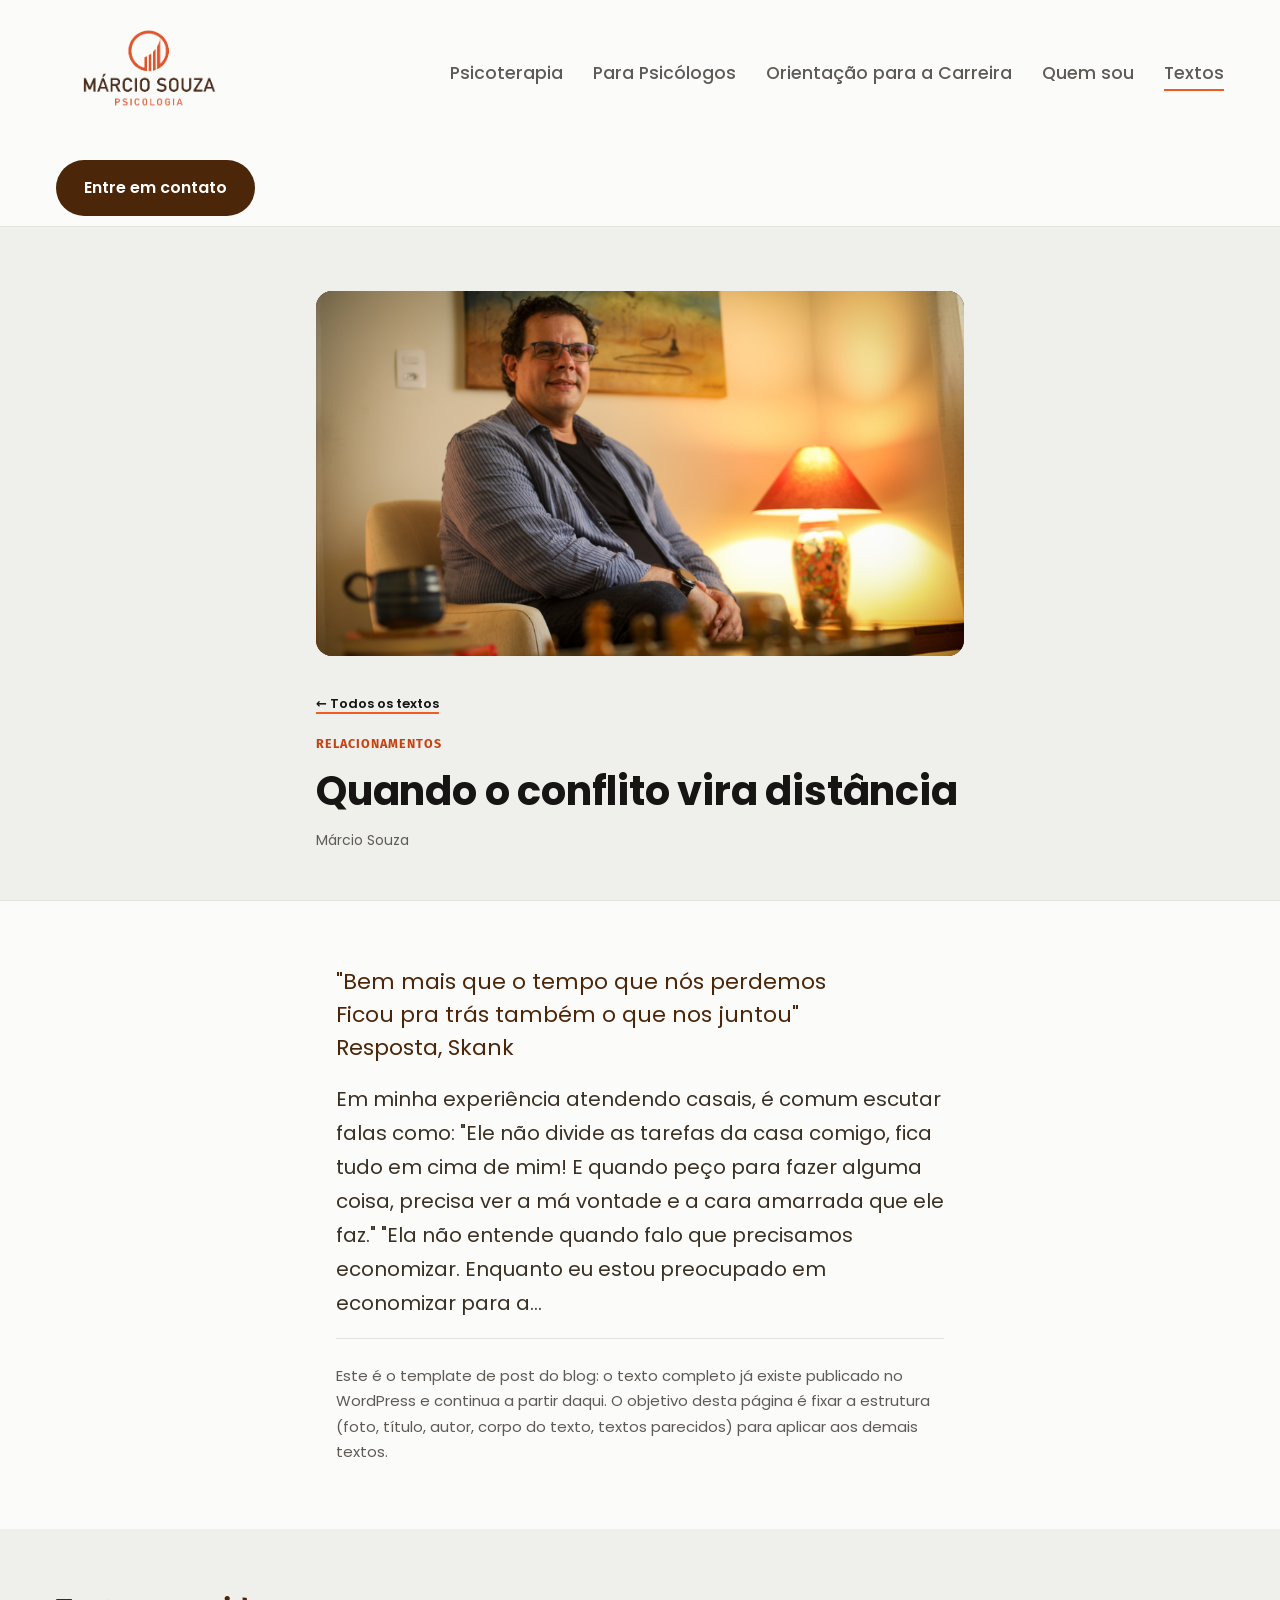
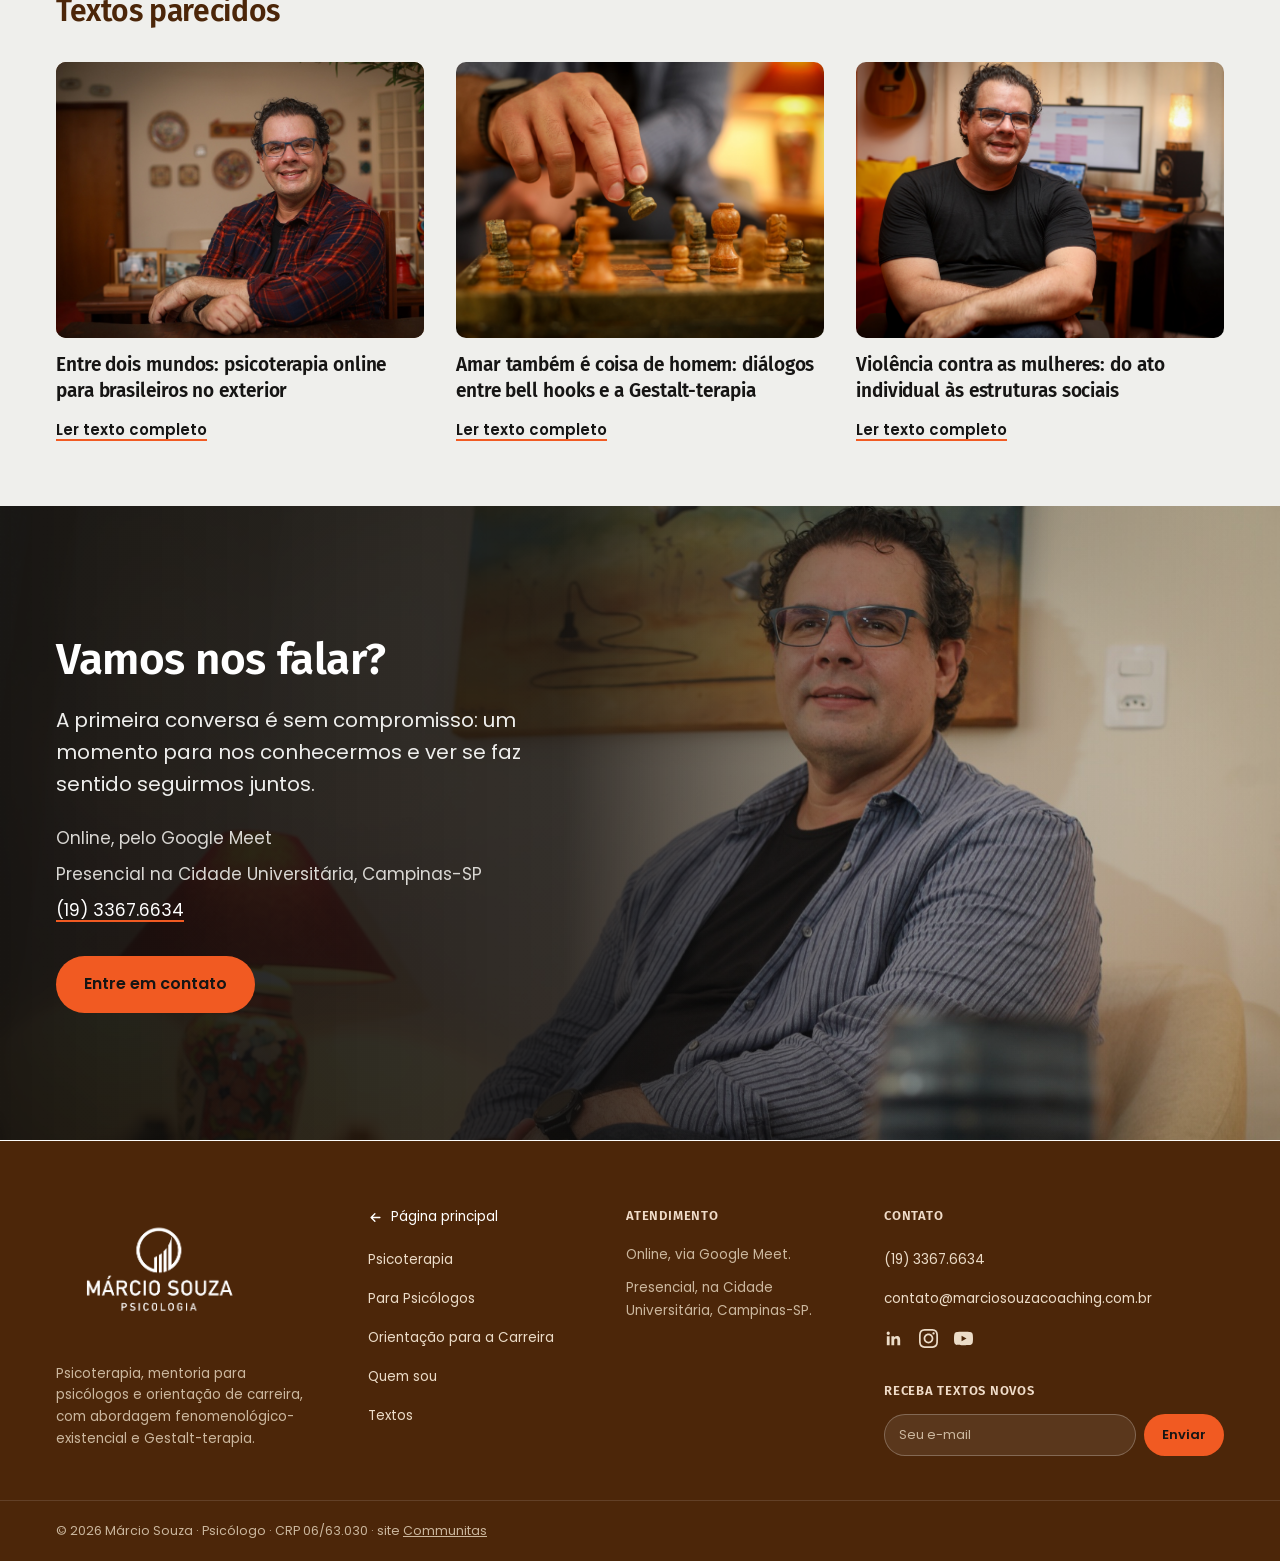
==== blog-post.html @ 3dcb52d9 "Site do Márcio Souza: versão para revisão com o cliente Home e 7 páginas internas, camada visual 202" ====
<!doctype html>
<html lang="pt-BR">
<head>
<meta charset="utf-8">
<meta name="viewport" content="width=device-width, initial-scale=1">
<title>Quando o conflito vira distância | Márcio Souza</title>
<meta name="description" content="Quando o conflito vira distância: reflexão de Márcio Souza sobre a vida de casal e sobre o que a psicoterapia pode oferecer.">
<link rel="stylesheet" href="assets/styles.css?v=23">
</head>
<body>
<a class="pular" href="#conteudo">Pular para o conteúdo</a>

<nav class="nav light">
  <div class="wrap nav-inner">
    <a href="index.html" class="brand">
      <img src="assets/logo-full.png" alt="Márcio Souza Psicologia">
    </a>
    <div class="nav-links">
      <a href="psicoterapia.html">Psicoterapia</a>
      <a href="mentoria-supervisao.html">Para Psicólogos</a>
      <a href="orientacao-carreira.html">Orientação para a Carreira</a>
      <a href="quem-sou.html">Quem sou</a>
      <a href="blog.html" class="ativo" aria-current="page">Textos</a>
    </div>
    <details class="nav-mobile">
        <summary>Menu</summary>
        <div class="nav-mobile-panel">
          <a href="psicoterapia.html">Psicoterapia</a>
          <a href="mentoria-supervisao.html">Para Psicólogos</a>
          <a href="orientacao-carreira.html">Orientação para a Carreira</a>
          <a href="quem-sou.html">Quem sou</a>
          <a href="blog.html">Textos</a>
          <a href="contato.html">Entre em contato</a>
        </div>
      </details>
    <a href="contato.html" class="btn marrom">Entre em contato</a>
  </div>
</nav>
<main id="conteudo">

<header class="page-header">
  <div class="wrap" style="max-width:760px">
    <div class="post-foto"><img src="assets/quem-sou.jpg" alt="" style="object-position:35% 15%"></div>
    <a href="blog.html" class="link laranja" style="font-size:13px">← Todos os textos</a>
    <div class="eyebrow" style="color:var(--laranja);margin-top:18px">Relacionamentos</div>
    <h1 style="font-size:clamp(28px,3.6vw,40px);max-width:24ch">Quando o conflito vira distância</h1>
    <p style="font-size:14px;color:var(--muted);margin-top:14px">Márcio Souza</p>
  </div>
</header>

<article class="corpo">
  <div class="wrap texto" style="max-width:720px">
    <p class="lead" style="color:var(--marrom);font-weight:400">"Bem mais que o tempo que nós perdemos<br>Ficou pra trás também o que nos juntou"<br>Resposta, Skank</p>
    <p>Em minha experiência atendendo casais, é comum escutar falas como: "Ele não divide as tarefas da casa comigo, fica tudo em cima de mim! E quando peço para fazer alguma coisa, precisa ver a má vontade e a cara amarrada que ele faz." "Ela não entende quando falo que precisamos economizar. Enquanto eu estou preocupado em economizar para a...</p>
    <p style="color:var(--muted);font-size:15px;border-top:1px solid var(--linha);padding-top:24px">Este é o template de post do blog: o texto completo já existe publicado no WordPress e continua a partir daqui. O objetivo desta página é fixar a estrutura (foto, título, autor, corpo do texto, textos parecidos) para aplicar aos demais textos.</p>
  </div>
</article>

<section class="post-relacionados">
  <div class="wrap">
    <h2>Textos parecidos</h2>
    <div class="blog-grid" style="grid-template-columns:repeat(auto-fit,minmax(260px,1fr));gap:32px">
      <a href="blog.html" class="blog-card">
        <div class="foto"><img loading="lazy" src="assets/hero.jpg" alt="" style="object-position:70% 35%"></div>
        <h3 style="font-size:19px">Entre dois mundos: psicoterapia online para brasileiros no exterior</h3>
        <span class="link laranja">Ler texto completo</span>
      </a>
      <a href="blog.html" class="blog-card">
        <div class="foto"><img loading="lazy" src="assets/still-life.jpg" alt=""></div>
        <h3 style="font-size:19px">Amar também é coisa de homem: diálogos entre bell hooks e a Gestalt-terapia</h3>
        <span class="link laranja">Ler texto completo</span>
      </a>
      <a href="blog.html" class="blog-card">
        <div class="foto"><img loading="lazy" src="assets/mentoria.jpg" alt=""></div>
        <h3 style="font-size:19px">Violência contra as mulheres: do ato individual às estruturas sociais</h3>
        <span class="link laranja">Ler texto completo</span>
      </a>
    </div>
  </div>
</section>

<section class="contato" id="contato">
  <div class="wrap">
    <h2>Vamos nos falar?</h2>
    <p class="contato-sub">A primeira conversa é sem compromisso: um momento para nos conhecermos e ver se faz sentido seguirmos juntos.</p>
    <ul class="contato-fatos">
      <li>Online, pelo Google Meet</li>
      <li>Presencial na Cidade Universitária, Campinas-SP</li>
      <li><a href="tel:+551933676634">(19) 3367.6634</a></li>
    </ul>
    <a href="contato.html" class="btn">Entre em contato</a>
  </div>
</section>

</main>

<footer>
  <div class="wrap footer-grid">
    <div class="footer-col">
      <a href="index.html" class="brand" style="margin-bottom:14px"><img src="assets/logo-full-white.png" alt="Márcio Souza Psicologia"></a>
      <p>Psicoterapia, mentoria para psicólogos e orientação de carreira, com abordagem fenomenológico-existencial e Gestalt-terapia.</p>
    </div>
    <div class="footer-col">
      <ul>
        <li><a href="index.html" class="voltar"><svg viewBox="0 0 24 24" fill="none" stroke="currentColor" stroke-width="2.2" stroke-linecap="round" stroke-linejoin="round" aria-hidden="true"><path d="M19 12H5M11 6l-6 6 6 6"/></svg>Página principal</a></li>
        <li><a href="psicoterapia.html">Psicoterapia</a></li>
        <li><a href="mentoria-supervisao.html">Para Psicólogos</a></li>
        <li><a href="orientacao-carreira.html">Orientação para a Carreira</a></li>
        <li><a href="quem-sou.html">Quem sou</a></li>
        <li><a href="blog.html">Textos</a></li>
      </ul>
    </div>
    <div class="footer-col">
      <h4>Atendimento</h4>
      <ul>
        <li>Online, via Google Meet.</li>
        <li>Presencial, na Cidade Universitária, Campinas-SP.</li>
      </ul>
    </div>
    <div class="footer-col">
      <h4>Contato</h4>
      <ul>
        <li><a href="tel:+551933676634">(19) 3367.6634</a></li>
        <li><a href="mailto:contato@marciosouzacoaching.com.br">contato@marciosouzacoaching.com.br</a></li>
      </ul>
      <div class="footer-social">
        <a href="https://www.linkedin.com/" aria-label="LinkedIn" target="_blank" rel="noopener"><svg viewBox="0 0 24 24" fill="currentColor"><path d="M20.447 20.452h-3.554v-5.569c0-1.328-.027-3.037-1.852-3.037-1.853 0-2.136 1.445-2.136 2.939v5.667H9.351V9h3.414v1.561h.046c.477-.9 1.637-1.85 3.37-1.85 3.601 0 4.267 2.37 4.267 5.455v6.286zM5.337 7.433a2.062 2.062 0 1 1 0-4.124 2.062 2.062 0 0 1 0 4.124zM7.114 20.452H3.558V9h3.556v11.452z"/></svg></a>
        <a href="https://www.instagram.com/marciosouzacoaching/" aria-label="Instagram" target="_blank" rel="noopener"><svg viewBox="0 0 24 24" fill="currentColor"><path d="M12 2.163c3.204 0 3.584.012 4.85.07 3.252.148 4.771 1.691 4.919 4.919.058 1.265.069 1.645.069 4.849 0 3.205-.012 3.584-.069 4.849-.149 3.225-1.664 4.771-4.919 4.919-1.266.058-1.644.07-4.85.07-3.204 0-3.584-.012-4.849-.07-3.26-.149-4.771-1.699-4.919-4.92-.058-1.265-.07-1.644-.07-4.849 0-3.204.013-3.583.07-4.849.149-3.227 1.664-4.771 4.919-4.919 1.266-.057 1.645-.069 4.849-.069zm0-2.163c-3.259 0-3.667.014-4.947.072-4.358.2-6.78 2.618-6.98 6.98-.059 1.281-.073 1.689-.073 4.948 0 3.259.014 3.668.072 4.948.2 4.358 2.618 6.78 6.98 6.98 1.281.058 1.689.072 4.948.072 3.259 0 3.668-.014 4.948-.072 4.354-.2 6.782-2.618 6.979-6.98.059-1.28.073-1.689.073-4.948 0-3.259-.014-3.667-.072-4.947-.196-4.354-2.617-6.78-6.979-6.98-1.281-.059-1.69-.073-4.949-.073zm0 5.838c-3.403 0-6.162 2.759-6.162 6.162s2.759 6.163 6.162 6.163 6.162-2.759 6.162-6.163c0-3.403-2.759-6.162-6.162-6.162zm0 10.162c-2.209 0-4-1.79-4-4 0-2.209 1.791-4 4-4s4 1.791 4 4c0 2.21-1.791 4-4 4zm6.406-11.845c-.796 0-1.441.645-1.441 1.44s.645 1.44 1.441 1.44c.795 0 1.439-.645 1.439-1.44s-.644-1.44-1.439-1.44z"/></svg></a>
        <a href="https://www.youtube.com/" aria-label="YouTube" target="_blank" rel="noopener"><svg viewBox="0 0 24 24" fill="currentColor"><path d="M23.498 6.186a3.016 3.016 0 0 0-2.122-2.136C19.505 3.545 12 3.545 12 3.545s-7.505 0-9.377.505A3.017 3.017 0 0 0 .502 6.186C0 8.07 0 12 0 12s0 3.93.502 5.814a3.016 3.016 0 0 0 2.122 2.136c1.871.505 9.376.505 9.376.505s7.505 0 9.377-.505a3.015 3.015 0 0 0 2.122-2.136C24 15.93 24 12 24 12s0-3.93-.502-5.814zM9.545 15.568V8.432L15.818 12l-6.273 3.568z"/></svg></a>
      </div>
      <div class="footer-news">
        <h4>Receba textos novos</h4>
        <form class="footer-form" action="https://us7.list-manage.com/subscribe/post?u=84190ef0e45dcddff74565dfb&amp;id=258427ed92" method="post" target="_blank" novalidate>
          <label for="newsletter-email" class="sr-only" style="position:absolute;width:1px;height:1px;overflow:hidden;clip:rect(0,0,0,0)">E-mail</label>
          <input id="newsletter-email" type="email" name="EMAIL" placeholder="Seu e-mail" required>
          <div aria-hidden="true" style="position:absolute;left:-5000px" tabindex="-1"><input type="text" name="b_84190ef0e45dcddff74565dfb_258427ed92" tabindex="-1" value=""></div>
          <button type="submit" name="subscribe">Enviar</button>
        </form>
      </div>
    </div>
  </div>
  <div class="wrap footer-bottom">
    <div>© 2026 Márcio Souza · Psicólogo · CRP 06/63.030 · site <a href="https://www.communitas.com.br/" target="_blank" rel="noopener" style="text-decoration:underline">Communitas</a></div>
  </div>
</footer>

</body>
</html>
---- assets/styles.css ----
/* Márcio Souza — Psicologia · design tokens + componentes */

@import url('https://fonts.googleapis.com/css2?family=Poppins:wght@400;500;600;700;800&family=Fira+Sans:wght@400;500;600;700&display=swap');

:root{
  --marrom:#4C2609;
  --marrom-escuro:#33190a;
  --laranja:#F15A22;
  --laranja-btn:#C7420F;
  --oliva:#707C4C;
  --bege:#F7F1E7;
  --bege-claro:#FFFDFB;
  --grafite:#1C1A17;
  --ink:#241a12;
  --muted:#6b5a46;
  --linha:#e7dcc8;
  --creme-texto:#F7F1E7;
  --font-corpo:'Poppins',system-ui,sans-serif;
  --font-destaque:'Fira Sans',system-ui,sans-serif;
}

*{box-sizing:border-box}
html{scroll-behavior:smooth}
body{
  margin:0;
  font-family:var(--font-corpo);
  font-size:17px;
  line-height:1.65;
  font-weight:400;
  color:var(--ink);
  background:var(--bege-claro);
}
h1,h2,h3,h4{margin:0;letter-spacing:-0.005em}
h1{font-family:var(--font-corpo);font-weight:700}
h2{font-family:var(--font-destaque);font-weight:600;letter-spacing:-0.01em;line-height:1.25}
h3,h4{font-family:var(--font-destaque);font-weight:600}
p{margin:0}
a{color:inherit;text-decoration:none;font-family:var(--font-corpo)}
img{max-width:100%;display:block}
.wrap{max-width:1400px;margin:0 auto;padding-inline:clamp(24px,5vw,56px);box-sizing:border-box}

.eyebrow{font-family:var(--font-destaque);font-size:12.5px;font-weight:700;letter-spacing:0.08em;text-transform:uppercase}

.btn{
  display:inline-flex;align-items:center;gap:8px;
  font-family:var(--font-corpo);font-size:16px;font-weight:600;
  padding:15px 28px;border-radius:999px;
  background:var(--laranja-btn);color:#fff;
  transition:opacity .15s ease;
}
.btn:hover{opacity:.87}
.btn.outline{background:transparent;border:1.5px solid currentColor}
.btn.on-dark{color:var(--grafite)}
.btn.marrom{background:var(--marrom)}

.link{
  font-family:var(--font-corpo);font-weight:600;font-size:15px;
  text-decoration:underline;text-decoration-thickness:1.5px;text-underline-offset:4px;
  transition:opacity .15s ease;
}
.link:hover{opacity:.72}
.link.laranja{color:var(--laranja)}

.hl{font-family:var(--font-destaque);background:var(--marrom);color:var(--creme-texto);padding:1px 10px;box-decoration-break:clone;-webkit-box-decoration-break:clone}
.hl.inv{background:var(--laranja);color:var(--grafite)}

/* ---------- nav ---------- */
.nav{position:relative;z-index:30;width:100%}
.nav-inner{display:flex;align-items:center;justify-content:space-between;gap:20px;flex-wrap:wrap;padding-block:10px}
.brand{display:flex;align-items:center}
.brand img{height:130px;width:182px}
.nav.overlay .brand img{height:144px;width:201px}
.nav-links{display:flex;gap:30px;flex-wrap:wrap}
.nav-links a{font-family:var(--font-corpo);font-size:17.5px;font-weight:500;position:relative;display:inline-block;padding-bottom:4px}
.nav-links a::after{content:"";position:absolute;left:0;bottom:0;width:0;height:2px;background:currentColor;transition:width .25s ease}
.nav-links a:hover::after{width:100%}
.nav.light{background:var(--bege-claro);border-bottom:1px solid var(--linha)}
.nav.light .nav-links a{color:var(--muted)}
.nav.overlay{position:absolute;top:0;left:0;width:100%;background:transparent}
.nav.overlay .nav-links a{color:#fff}

/* ---------- hero (full-bleed photo + texto integrado) ---------- */
.hero{position:relative;min-height:620px;max-height:860px;height:88vh;display:flex;align-items:flex-end;color:#fff;overflow:hidden}
.hero > img{position:absolute;inset:0;width:100%;height:100%;object-fit:cover;z-index:0}
.hero::after{
  content:"";position:absolute;inset:0;z-index:1;
  background:linear-gradient(95deg, rgba(28,26,23,.88) 0%, rgba(28,26,23,.68) 30%, rgba(28,26,23,.22) 56%, rgba(28,26,23,0) 72%),
             linear-gradient(0deg, rgba(28,26,23,.5) 0%, rgba(28,26,23,0) 34%);
}
.hero-content{position:relative;z-index:2;width:100%;padding-block:72px 56px;display:flex;flex-direction:column;align-items:flex-start;gap:22px}
.hero-content h1{font-size:clamp(36px,5vw,58px);line-height:1.1;font-weight:600;max-width:600px}
.hero-content p{font-size:20px;line-height:1.55;max-width:38ch;color:#f0e9dc;font-family:var(--font-destaque)}
.hero-cta{display:flex;gap:18px;flex-wrap:wrap;align-items:center;margin-top:6px}
.hero-credential{font-size:15.5px;color:#cfc3ae;margin-top:4px;font-family:var(--font-destaque)}

/* ---------- presentation block (bem-vindo, 2 colunas) ---------- */
.presentation{padding-block:84px}
.presentation-grid{display:grid;grid-template-columns:minmax(230px,26%) 1fr;gap:72px;align-items:start}
.presentation-kicker{font-size:clamp(28px,2.6vw,36px);line-height:1.3;color:var(--marrom);font-weight:600}
.presentation-texto p{font-size:20px;line-height:1.7;max-width:56ch;color:#3a3024;font-family:var(--font-corpo)}
.presentation-texto p + p{margin-top:16px}
.presentation-label{display:flex;flex-direction:column;gap:14px}
.presentation-label .eyebrow{color:var(--laranja)}
@media (max-width:760px){.presentation-grid{grid-template-columns:1fr;gap:16px}}

/* ---------- services: coluna + grid 2x2 (virginiapires) ---------- */
.servicos{background:var(--grafite);border-top:4px solid var(--laranja)}
.servicos-inner{display:grid;grid-template-columns:minmax(230px,24%) 1fr;min-height:600px;max-width:1400px;margin:0 auto}
.servicos-intro{background:var(--grafite);color:#fff;padding:64px clamp(24px,4vw,56px);display:flex;flex-direction:column;justify-content:center;gap:20px}
.servicos-intro .eyebrow{color:var(--laranja)}
.servicos-intro h2{font-size:clamp(32px,3.6vw,44px);line-height:1.2;font-weight:600}
.servicos-intro p{font-size:16px;line-height:1.65;color:#cfc6b8;max-width:32ch;font-family:var(--font-destaque)}
.servicos-grid{display:grid;grid-template-columns:1fr 1fr;grid-template-rows:1fr 1fr}
.servico-bloco{position:relative;padding:34px;display:flex;flex-direction:column;justify-content:flex-start;gap:12px;min-height:270px;overflow:hidden}
.servico-bloco img{position:absolute;inset:0;width:100%;height:100%;object-fit:cover;z-index:0;transition:transform .6s cubic-bezier(.2,.8,.2,1)}
.servico-bloco:hover img{transform:scale(1.07)}
.servico-bloco .scrim{position:absolute;inset:0;z-index:1;background:linear-gradient(180deg,rgba(28,26,23,.82),rgba(28,26,23,.1) 60%);transition:opacity .35s ease}
.servico-bloco:hover .scrim{opacity:.9}
.servico-bloco::after{content:"";position:absolute;inset:0;z-index:1;background:rgba(255,255,255,0);transition:background .3s ease;pointer-events:none}
.servico-bloco:hover::after{background:rgba(255,255,255,.06)}
.servico-bloco .conteudo{position:relative;z-index:2}
.servico-bloco h3{font-size:29px;font-weight:500;color:#fff;margin-bottom:8px;font-family:var(--font-destaque)}
.servico-bloco p{font-size:20px;line-height:1.5;color:#e9e1d2;max-width:34ch;margin-bottom:22px;font-family:var(--font-corpo);text-wrap:balance}
.servico-bloco.cor-marrom{background:var(--marrom)}
.servico-bloco.cor-laranja{background:var(--laranja)}
.servico-bloco.cor-laranja h3,.servico-bloco.cor-laranja p{color:var(--ink)}
.servico-bloco.cor-laranja .mini-btn{color:var(--ink);border-color:rgba(36,26,18,.5)}
.servico-bloco.cor-branco{background:var(--bege-claro)}
.servico-bloco.cor-branco h3{color:var(--marrom)}
.servico-bloco.cor-branco p{color:var(--muted)}
.servico-bloco.cor-branco .mini-btn{color:var(--marrom);border-color:var(--marrom)}
.servico-bloco.cor-branco:hover .mini-btn{background:var(--marrom);color:#fff;border-color:var(--marrom)}
.servico-bloco.cor-grafite{background:var(--grafite)}
.mini-btn{display:inline-flex;align-self:flex-start;font-family:var(--font-corpo);font-size:15px;font-weight:600;color:#fff;padding:10px 18px;border:1.5px solid rgba(255,255,255,.55);border-radius:999px;transition:background .25s ease,color .25s ease,border-color .25s ease,transform .25s ease}
.servico-bloco:hover .mini-btn{background:#fff;color:var(--ink);border-color:#fff;transform:translateX(3px)}

/* ---------- split foto + texto ---------- */
.split{display:grid;grid-template-columns:1fr 1fr;align-items:stretch}
.split.inverso{direction:rtl}
.split.inverso > *{direction:ltr}
.split-foto{min-height:460px;background:var(--marrom)}
.split-foto img{width:100%;height:100%;object-fit:cover}
.split-texto{padding:64px clamp(24px,4vw,56px) 64px clamp(56px,8vw,120px);display:flex;flex-direction:column;justify-content:center;gap:18px}
.split-texto h2{font-size:clamp(28px,2.6vw,36px)}
.split-texto p{font-size:20px;line-height:1.7;max-width:46ch;color:#3a3024;font-family:var(--font-corpo)}

/* ---------- manifesto ---------- */
.manifesto{background:var(--marrom);color:#fff;padding-block:96px}
.manifesto p{font-family:var(--font-corpo);font-size:clamp(23px,2.8vw,34px);line-height:1.5;font-weight:400;max-width:900px}

/* ---------- dimensões / territórios — blocos coloridos ---------- */
.dimensoes{padding-block:72px}
.dimensoes-head{max-width:62ch;margin-bottom:40px}
.dimensoes-head h2{font-size:clamp(28px,2.6vw,36px);margin-bottom:14px}
.dimensoes-head p{font-size:20px;color:var(--muted);line-height:1.6;font-family:var(--font-corpo)}
.temas-grid{display:grid;grid-template-columns:repeat(3,1fr);gap:1px;background:var(--linha);border:1px solid var(--linha)}
.tema-bloco{padding:30px 26px;min-height:200px;display:flex;flex-direction:column;justify-content:flex-start;gap:10px;color:var(--ink);background:var(--bege-claro);border-top:3px solid var(--laranja);transition:background .2s ease}
.tema-bloco:hover{background:var(--bege)}
.tema-bloco h3{font-size:23px;font-weight:500;font-family:var(--font-destaque);color:var(--marrom)}
.tema-bloco p{font-size:20px;line-height:1.6;color:var(--muted);font-family:var(--font-corpo)}
.temas-grid.compacto .tema-bloco p{font-size:17px;line-height:1.55}
.tema-bloco.cta{cursor:pointer}
.tema-bloco.cta h3{color:var(--laranja);text-decoration:underline;text-decoration-thickness:1.5px;text-underline-offset:4px;transition:opacity .2s ease}
.tema-bloco.cta:hover h3{opacity:.78}

@media (max-width:760px){.temas-grid{grid-template-columns:1fr}}

/* ---------- blog teaser ---------- */
.blog-teaser{background:var(--bege);padding-block:72px}
.blog-teaser-head{display:flex;justify-content:space-between;align-items:baseline;flex-wrap:wrap;gap:14px;margin-bottom:40px}
.blog-teaser-head h2{font-size:clamp(26px,3vw,34px)}
.blog-grid{display:grid;grid-template-columns:repeat(auto-fit,minmax(260px,1fr));gap:28px}
.blog-card{display:flex;flex-direction:column;gap:14px}
.blog-card .foto{aspect-ratio:4/3;border-radius:10px;overflow:hidden;background:var(--marrom)}
.blog-card .foto img{width:100%;height:100%;object-fit:cover}
.blog-card h3{font-size:19px;line-height:1.35;font-weight:600}


/* ---------- contato (fecho escuro) ---------- */
.contato{
  position:relative;
  overflow:hidden;
  color:#fff;padding-block:140px;
}
.contato::before{
  content:"";
  position:absolute;inset:0;z-index:0;
  background:
    linear-gradient(180deg, rgba(76,38,9,.90), rgba(51,25,10,.94)),
    url('central.jpg') 32% 14%/cover no-repeat;
  transform:scaleX(-1);
}
.contato .wrap{position:relative;z-index:1}
.contato h2{font-size:clamp(30px,3.6vw,44px);max-width:16ch;line-height:1.18;margin-bottom:26px}
.contato-info{display:flex;gap:28px;flex-wrap:wrap;font-size:14.5px;color:#cfc6b8;margin-bottom:26px;font-family:var(--font-destaque)}

/* ---------- footer (colunas) ---------- */
footer{background:var(--marrom);color:#ecdcc8}
.footer-grid{display:grid;grid-template-columns:1.3fr 1fr 1fr 1fr;gap:40px;padding-block:56px 36px}
.footer-col h4{font-family:var(--font-destaque);font-weight:600;font-size:13px;color:#f0dcc9;text-transform:uppercase;letter-spacing:0.06em;margin-bottom:18px}
.footer-col p{font-size:13.5px;line-height:1.6;color:#cbb79e;max-width:28ch}
.footer-col .brand img{height:144px;width:202px}
.footer-col ul{list-style:none;margin:0;padding:0;display:flex;flex-direction:column;gap:11px}
.footer-col ul:not(:has(a)) li{font-size:13.5px;color:#cbb79e}
.footer-col ul a{font-size:13.5px;color:#ecdcc8}
.footer-col ul a:hover{color:var(--laranja)}
.footer-newsletter{display:flex;align-items:center;gap:20px;flex-wrap:wrap;padding-block:26px;border-top:1px solid rgba(255,255,255,.12)}
.footer-newsletter h4{font-family:var(--font-destaque);font-weight:600;font-size:13px;color:#f0dcc9;text-transform:uppercase;letter-spacing:0.06em;white-space:nowrap}
.footer-form{display:flex;gap:8px;flex:1;min-width:220px;max-width:420px}
.footer-form input{flex:1;min-width:0;padding:10px 14px;border-radius:999px;border:1px solid rgba(255,255,255,.25);background:rgba(255,255,255,.08);color:#fff;font-family:var(--font-corpo);font-size:13px}
.footer-form input::placeholder{color:#cbb79e}
.footer-form button{flex-shrink:0;padding:10px 18px;border-radius:999px;background:var(--laranja-btn);color:#fff;border:none;font-family:var(--font-corpo);font-weight:600;font-size:13px;cursor:pointer}
.footer-social{display:flex;gap:16px;align-items:center;margin-top:18px}
.footer-social a{color:#ecdcc8;display:flex}
.footer-social svg{width:19px;height:19px}
.footer-social a:hover{color:var(--laranja)}
.footer-bottom{display:flex;justify-content:space-between;align-items:center;flex-wrap:wrap;gap:12px;padding-block:20px;font-size:12.5px;color:#cbb79e;border-top:1px solid rgba(255,255,255,.12)}
@media (max-width:760px){.footer-grid{grid-template-columns:1fr 1fr;gap:32px}}
@media (max-width:480px){.footer-grid{grid-template-columns:1fr}}

/* ---------- page header (páginas internas) ---------- */
.page-header{background:var(--bege);padding-block:64px 48px;border-bottom:1px solid var(--linha)}
.page-header .eyebrow{color:var(--laranja);margin-bottom:14px}
.page-header h1{font-size:clamp(38px,4.6vw,54px);max-width:20ch;line-height:1.12;margin-bottom:16px}
.page-header p{font-size:21px;color:var(--muted);max-width:60ch;line-height:1.6;font-family:var(--font-corpo)}

/* ---------- página de contato ---------- */
.contact-section{padding-block:72px}
.contact-grid{display:grid;grid-template-columns:0.85fr 1.3fr;gap:64px;align-items:start}
.contact-grid.com-foto{grid-template-columns:0.5fr 1fr 1.2fr}
.contact-foto{border-radius:18px;overflow:hidden;min-height:440px;background:var(--marrom)}
.contact-foto{position:relative}
.contact-foto img{position:absolute;inset:0;width:100%;height:100%;object-fit:cover}
@media (max-width:980px){.contact-grid.com-foto{grid-template-columns:1fr}.contact-foto{min-height:280px}}
.contact-info h2{font-size:24px;color:var(--marrom);margin-bottom:14px}
.contact-info p{font-size:16px;color:var(--muted);line-height:1.6;margin-bottom:30px;max-width:40ch}
.contact-info-list{display:flex;flex-direction:column;gap:20px;font-family:var(--font-destaque);list-style:none;margin:0;padding:0}
.contact-info-list .rotulo{display:block;font-size:12.5px;text-transform:uppercase;letter-spacing:.05em;color:var(--laranja);margin-bottom:4px}
.contact-info-list a,.contact-info-list span{font-size:16px;color:var(--ink)}
.contact-info-list a:hover{color:var(--laranja-btn)}
.form-contato{display:grid;grid-template-columns:1fr 1fr;gap:22px}
.form-contato .campo-full{grid-column:1 / -1}
.form-contato label{display:block;font-size:13px;font-weight:600;color:var(--marrom);margin-bottom:8px}
.form-contato label .opcional{font-weight:400;color:var(--muted);text-transform:none}
.form-contato input,.form-contato textarea{width:100%;padding:14px 16px;border-radius:10px;border:1.5px solid var(--linha);background:var(--bege);font-family:var(--font-corpo);font-size:15px;color:var(--ink);box-sizing:border-box;transition:border-color .2s ease,background .2s ease}
.form-contato input:focus,.form-contato textarea:focus{outline:none;border-color:var(--laranja-btn);background:var(--bege-claro)}
.contact-card{border-radius:18px;padding:36px}
.contact-info.contact-card{background:var(--marrom);color:#fff}
.contact-info.contact-card h2{color:#fff}
.contact-info.contact-card p{color:#e9ddcf}
.contact-info.contact-card .rotulo{color:var(--laranja)}
.contact-info.contact-card a,.contact-info.contact-card span{color:#fff}
.contact-info.contact-card a:hover{color:var(--laranja)}
.contact-social-icons{display:flex;gap:14px;margin-top:4px}
.contact-social-icons a{color:#fff;display:flex;transition:color .2s ease}
.contact-social-icons a:hover{color:var(--laranja)}
.contact-social-icons svg{width:22px;height:22px}
.form-contato.contact-card{background:var(--bege-claro);border:1px solid var(--linha)}
.form-contato textarea{min-height:150px;resize:vertical}
.form-contato .btn{justify-self:start;margin-top:4px;border:none;cursor:pointer;font-size:16px}
@media (max-width:760px){.contact-grid{grid-template-columns:1fr}.form-contato{grid-template-columns:1fr}}

.video-embed{aspect-ratio:16/9;max-width:840px;margin:0 auto;border-radius:14px;overflow:hidden;background:var(--marrom)}
.video-embed iframe{width:100%;height:100%;border:0;display:block}

.pull-quote{max-width:720px;margin:0 auto;padding-block:56px}
.pull-quote p{font-family:var(--font-corpo);font-size:clamp(21px,2.4vw,28px);line-height:1.5;font-weight:600;color:var(--marrom)}

.faq{border-top:1px solid var(--linha)}
.faq-item{border-bottom:1px solid var(--linha)}
.faq-item summary{
  list-style:none;cursor:pointer;padding-block:22px;
  display:flex;align-items:center;justify-content:space-between;gap:20px;
}
.faq-item summary::-webkit-details-marker{display:none}
.faq-item summary h3{font-size:17px;font-weight:600;color:var(--ink)}
.faq-item .faq-icon{flex-shrink:0;width:26px;height:26px;border-radius:999px;border:1.5px solid var(--marrom);color:var(--marrom);display:flex;align-items:center;justify-content:center;font-family:var(--font-corpo);font-size:16px;transition:transform .2s ease}
.faq-item[open] .faq-icon{transform:rotate(45deg);background:var(--marrom);color:#fff}
.faq-item p{font-size:15.5px;color:var(--muted);line-height:1.6;max-width:68ch;font-family:var(--font-destaque);padding-bottom:24px}

/* ---------- bloco central ---------- */
.central-bloco{background:var(--bege);padding-block:80px}
.central-bloco .miolo{max-width:620px;margin:0 auto;text-align:center;display:flex;flex-direction:column;align-items:center;gap:22px}
.central-bloco .foto-redonda{width:148px;height:148px;border-radius:50%;overflow:hidden;border:3px solid var(--bege-claro);box-shadow:0 0 0 1px var(--linha)}
.central-bloco .foto-redonda img{width:100%;height:100%;object-fit:cover}
.central-bloco p.frase{font-family:var(--font-corpo);font-weight:600;font-size:clamp(20px,2.4vw,27px);line-height:1.5;color:var(--marrom)}
.central-bloco .assinatura{font-family:var(--font-destaque);font-size:14px;color:var(--muted)}

.corpo{padding-block:64px}
.corpo .texto{max-width:68ch;display:flex;flex-direction:column;gap:18px;font-size:20px;line-height:1.7;color:#3a3024;font-family:var(--font-corpo)}
.corpo .texto h2{color:var(--marrom)}
.corpo .texto .lead{font-family:var(--font-corpo);font-weight:700;color:var(--marrom);font-size:22px;line-height:1.5}

/* ---------- intro em 2 colunas (foto + texto) ---------- */
.intro-grid{display:grid;grid-template-columns:0.95fr 1.3fr;gap:104px;align-items:stretch}
.intro-foto{border-radius:16px;overflow:hidden;background:var(--marrom);min-height:420px}
.intro-foto img{width:100%;height:100%;object-fit:cover}
.intro-grid .texto{max-width:none}
@media (max-width:860px){.intro-grid{grid-template-columns:1fr;gap:28px}.intro-foto{min-height:320px}}

/* ---------- bloco de vídeo com fundo + frase junto ---------- */
.video-bloco{background:var(--bege);border-radius:20px;padding:clamp(28px,4vw,48px);display:flex;flex-direction:column;align-items:center;gap:26px}
.video-bloco .video-embed{max-width:620px;width:100%}
.video-bloco .video-frase{font-family:var(--font-corpo);font-weight:600;font-size:clamp(19px,2.1vw,24px);line-height:1.5;color:var(--marrom);max-width:640px;text-align:center}
/* ---------- FAQ em 2 colunas, sem sanfona ---------- */
.faq-grid{display:grid;grid-template-columns:1fr 2fr;gap:48px;align-items:start}
.faq-head h2{font-size:clamp(28px,2.6vw,36px);color:var(--marrom)}
.faq-list{display:flex;flex-direction:column;gap:32px}
.faq-entry{padding-bottom:28px;border-bottom:1px solid var(--linha)}
.faq-entry:last-child{border-bottom:none;padding-bottom:0}
.faq-entry h3{font-size:21px;font-weight:600;color:var(--ink);margin-bottom:10px}
.faq-entry p{font-size:20px;line-height:1.7;color:var(--muted);font-family:var(--font-destaque)}
@media (max-width:760px){.faq-grid{grid-template-columns:1fr}}

.intro-grid.inverso{grid-template-columns:1.3fr 0.95fr}

.page-header.dark{background:var(--marrom);color:#fff}
.page-header.dark h1{color:#fff}
.page-header.dark p{color:#e9ddcf}

.subnav{display:flex;gap:12px;flex-wrap:wrap;padding-block:28px 0}
.subnav-link{font-family:var(--font-corpo);font-weight:600;font-size:14px;padding:10px 20px;border-radius:999px;border:1.5px solid var(--marrom);color:var(--marrom);transition:background .2s ease,color .2s ease}
.subnav-link:hover{background:var(--marrom);color:#fff}

.video-lado{background:var(--bege);border-radius:20px;padding:clamp(28px,4vw,40px);display:grid;grid-template-columns:1fr 200px;gap:32px;align-items:center}
.video-lado .video-embed{max-width:none;width:100%;margin:0}
.video-lado .video-frase{font-family:var(--font-corpo);font-weight:600;font-size:clamp(17px,1.8vw,21px);line-height:1.5;color:var(--marrom)}
@media (max-width:900px){.video-lado{grid-template-columns:1fr}}

/* ---------- texto em 2 colunas simples ---------- */
.texto-2col{display:grid;grid-template-columns:1fr 1fr;gap:20px 48px}
.texto-2col > div{display:flex;flex-direction:column;gap:18px;font-size:20px;line-height:1.7;color:#3a3024;font-family:var(--font-corpo)}
.texto-2col .lead{font-family:var(--font-corpo);font-weight:700;color:var(--marrom);font-size:22px;line-height:1.5}
@media (max-width:760px){.texto-2col{grid-template-columns:1fr}}

/* ---------- valores: sequência numerada, sem fundo colorido ---------- */
.valores-grid{display:grid;grid-template-columns:1fr 1fr;gap:40px 56px}
.valor-entry{padding-bottom:30px;border-bottom:1px solid var(--linha)}
.valor-num{display:block;font-family:var(--font-destaque);font-size:14px;font-weight:700;color:var(--laranja);letter-spacing:.08em;margin-bottom:10px}
.valor-entry h3{font-size:23px;color:var(--marrom);margin-bottom:10px;font-family:var(--font-destaque);font-weight:600}
.valor-entry p{font-size:20px;line-height:1.7;color:#3a3024;font-family:var(--font-corpo)}
@media (max-width:760px){.valores-grid{grid-template-columns:1fr}}

/* ---------- currículo em 2 colunas ---------- */
.curriculo-grid{display:grid;grid-template-columns:1fr 1fr;gap:32px 48px}
.curriculo-grid h3{font-size:16px;font-family:var(--font-corpo);font-weight:600;color:var(--laranja);margin-bottom:6px;text-transform:uppercase;letter-spacing:.04em}
.curriculo-grid p{font-size:20px;line-height:1.65;color:#3a3024;font-family:var(--font-corpo)}
@media (max-width:760px){.curriculo-grid{grid-template-columns:1fr}}

/* ---------- post do blog: foto + título, depois textos parecidos ---------- */
.post-foto{max-width:800px;margin:0 auto 32px;border-radius:16px;overflow:hidden;aspect-ratio:16/9;background:var(--marrom)}
.post-foto img{width:100%;height:100%;object-fit:cover}
.post-relacionados{background:var(--bege);padding-block:64px}
.post-relacionados h2{font-size:clamp(24px,2.6vw,30px);color:var(--marrom);margin-bottom:32px}

@media (max-width:860px){
  .servicos-inner{grid-template-columns:1fr}
  .servicos-grid{grid-template-columns:1fr 1fr}
  .split{grid-template-columns:1fr}
  .split-foto{min-height:320px}
  .split.inverso{direction:ltr}
  .split.inverso .split-foto{order:-1}
}
@media (max-width:900px){
  .nav-links{display:none}
}
@media (max-width:560px){
  .servicos-grid{grid-template-columns:1fr}
  .hero{min-height:520px;height:72vh}
}
@media (max-width:480px){
  .nav.overlay .brand img{height:84px;width:120px}
}

/* ===== Camada 2026: base branca neutra, marrom e laranja da marca em planos grandes, recursos dos posts (tarja, aspas). */

:root{
  --bege-claro:#FBFBFA;
  --bege:#EFEFEC;
  --linha:#E2E2DE;
  --ink:#161514;
  --muted:#5E5B57;
  --grafite:#141312;
}

::selection{background:var(--laranja);color:var(--ink)}
:focus-visible{outline:2px solid var(--laranja);outline-offset:3px}

.btn{background:var(--laranja);color:var(--ink)}
.btn:hover{opacity:1;background:#ff6a33}
.hero-cta .btn.outline{color:#fff}
.btn.outline:hover,.hero-cta .btn.outline:hover{background:#fff;color:var(--ink);border-color:#fff}
.btn.marrom{background:var(--marrom);color:#fff}
.btn.marrom:hover{background:var(--marrom-escuro)}
.nav.overlay .btn.marrom{background:transparent;border:1.5px solid rgba(255,255,255,.6)}
.nav.overlay .btn.marrom:hover{background:#fff;color:var(--ink);border-color:#fff}

.link.laranja{color:var(--ink);text-decoration-color:var(--laranja);text-decoration-thickness:2px}

/* ---------- menu mobile ---------- */
.nav-mobile{display:none;position:relative}
.nav-mobile summary{list-style:none;cursor:pointer;font-family:var(--font-corpo);font-weight:600;font-size:15px;color:#fff;padding:10px 18px;border:1.5px solid rgba(255,255,255,.6);border-radius:999px}
.nav-mobile summary::-webkit-details-marker{display:none}
.nav-mobile[open] summary{background:#fff;color:var(--ink);border-color:#fff}
.nav-mobile-panel{position:absolute;right:0;top:calc(100% + 10px);z-index:40;min-width:260px;background:var(--marrom);border-radius:16px;padding:10px;display:flex;flex-direction:column;box-shadow:0 18px 40px rgba(20,10,4,.35)}
.nav-mobile-panel a{color:#fff;font-size:17px;font-weight:500;padding:13px 14px;border-radius:10px}
.nav-mobile-panel a:hover{background:rgba(255,255,255,.08)}
.nav-mobile-panel a:last-child{color:var(--laranja)}
@media (max-width:1260px){.nav-links{display:none}.nav-mobile{display:block}}
@media (max-width:560px){
  .nav .btn.marrom{display:none}
  .hero{height:auto;max-height:none;min-height:100svh}
  .hero-content{padding-top:150px;padding-bottom:48px}
  .hero-content h1{font-size:34px}
}

/* ---------- hero ---------- */
.hero::after{
  background:linear-gradient(95deg, rgba(12,12,12,.86) 0%, rgba(12,12,12,.62) 30%, rgba(12,12,12,.18) 56%, rgba(12,12,12,0) 72%),
             linear-gradient(0deg, rgba(12,12,12,.5) 0%, rgba(12,12,12,0) 34%);
}
.hero-content p{color:#eeeeec}
.hero-credential{color:#bdbbb7}

/* ---------- espaço de escuta ---------- */
.presentation{background:#fff}
.presentation-kicker{color:var(--ink)}
.presentation-texto p,.split-texto p{color:#2b2a28}

/* ---------- serviços: plano marrom, quatro colunas de mesmo peso, psicoterapia com destaque leve ---------- */
.servicos{background:var(--marrom)}
.servicos-inner{grid-template-columns:1fr;min-height:0;gap:72px;padding:112px clamp(24px,5vw,56px)}
.servicos-intro{background:none;padding:0;display:grid;grid-template-columns:1.15fr 1fr;gap:32px 88px;align-items:end}
.servicos-intro h2{font-size:clamp(40px,5vw,72px);line-height:1.04;letter-spacing:-0.02em;max-width:12ch;text-wrap:balance;margin:0}
.servicos-intro p{font-size:20px;line-height:1.6;color:#e8d9c8;max-width:46ch;font-family:var(--font-corpo);margin:0}
.servicos-grid{grid-template-columns:repeat(4,1fr);grid-template-rows:none;gap:0 40px}
.servico-bloco{min-height:0;padding:30px 0 0;border-top:1px solid rgba(255,255,255,.28);border-radius:0;overflow:visible;gap:0}
.servico-bloco::after{display:none}
.servico-bloco .conteudo{display:flex;flex-direction:column;height:100%}
.servico-bloco h3{font-size:clamp(24px,2vw,28px);font-weight:600;line-height:1.2;margin-bottom:14px;text-wrap:balance;transition:color .2s ease}
.servico-bloco p{font-size:18px;line-height:1.6;color:#e8d9c8;max-width:30ch;margin-bottom:28px}
.servico-bloco .mini-btn{margin-top:auto;padding:0;border:0;border-radius:0;color:#fff;text-decoration:underline;text-decoration-color:var(--laranja);text-decoration-thickness:2px;text-underline-offset:6px}
.servico-bloco:hover h3{color:var(--laranja)}
.servico-bloco:hover .mini-btn{background:none;color:var(--laranja);transform:none}
.servico-bloco.destaque{border-top:3px solid var(--laranja);padding-top:28px}
.servico-bloco.destaque .mini-btn{padding:11px 20px;border-radius:999px;background:var(--laranja);color:var(--ink);text-decoration:none}
.servico-bloco.destaque:hover .mini-btn{background:#ff6a33;color:var(--ink)}
@media (max-width:1100px){.servicos-grid{grid-template-columns:repeat(2,1fr);gap:56px 40px}}
@media (max-width:860px){
  .servicos-inner{padding-block:72px;gap:48px}
  .servicos-intro{grid-template-columns:1fr}
}
@media (max-width:560px){.servicos-grid{grid-template-columns:1fr;gap:44px}}

/* ---------- manifesto ---------- */
.manifesto{background:var(--laranja);color:var(--ink);padding-block:120px}
.manifesto p{font-size:clamp(26px,3.1vw,44px);line-height:1.3;max-width:1100px;text-wrap:balance}
.manifesto .hl.inv{background:var(--ink);color:#fff}

/* ---------- quem sou: modelo de frase dos posts ---------- */
.split{background:#fff}
.split.inverso .split-texto{padding:80px clamp(56px,7vw,112px) 80px max(clamp(24px,5vw,56px), calc(50vw - 700px + clamp(24px,5vw,56px)))}
.split:not(.inverso) .split-texto{padding:80px max(clamp(24px,5vw,56px), calc(50vw - 700px + clamp(24px,5vw,56px))) 80px clamp(56px,7vw,112px)}
.split-texto .frase{font-size:clamp(22px,2.2vw,28px);line-height:1.5;font-weight:500;color:var(--ink);max-width:24ch}
.split-texto .frase::before{content:"\201C";display:block;font-family:var(--font-destaque);font-weight:700;font-size:120px;line-height:.75;color:var(--laranja);margin-bottom:4px}
.split-texto .frase .hl{line-height:1.7}
@media (max-width:860px){.split .split-texto,.split.inverso .split-texto,.split:not(.inverso) .split-texto{padding:48px clamp(24px,5vw,56px)}}

/* ---------- territórios: título em duas colunas, grade 3x2 sem caixas ---------- */
.dimensoes{background:var(--bege);padding-block:112px}
.dimensoes-head{display:grid;grid-template-columns:1.15fr 1fr;gap:24px 88px;align-items:end;max-width:none;margin:0 0 72px}
.dimensoes-head h2{font-size:clamp(34px,3.8vw,54px);line-height:1.08;letter-spacing:-0.015em;color:var(--ink);margin:0;max-width:22ch;text-wrap:balance}
.dimensoes-head p{max-width:46ch;margin:0}
.temas-grid{grid-template-columns:repeat(3,1fr);gap:64px 48px;background:none;border:0}
.tema-bloco{position:relative;padding:30px 0 0;min-height:0;gap:10px;background:none;border-top:1px solid rgba(22,21,20,.16)}
.tema-bloco::before{content:"";position:absolute;left:0;top:-2px;width:48px;height:3px;background:var(--laranja)}
.tema-bloco:hover{background:none}
.tema-bloco h3{font-size:clamp(23px,1.9vw,27px);font-weight:600;color:var(--ink);letter-spacing:-0.01em}
.tema-bloco p{font-size:18px;line-height:1.6;max-width:34ch}
.tema-bloco.cta h3{color:var(--ink);text-decoration-color:var(--laranja);text-decoration-thickness:2px;text-underline-offset:6px}
.tema-bloco.cta:hover h3{opacity:1;color:var(--marrom)}
@media (max-width:980px){.temas-grid{grid-template-columns:repeat(2,1fr);gap:48px 40px}}
@media (max-width:860px){
  .dimensoes{padding-block:72px}
  .dimensoes-head{grid-template-columns:1fr;margin-bottom:48px}
}
@media (max-width:560px){.temas-grid{grid-template-columns:1fr;gap:40px}}

/* ---------- textos ---------- */
.blog-teaser{background:#fff}

/* ---------- fecho: foto aparece, fatos de atendimento ---------- */
.contato{padding-block:128px}
.contato::before{
  background:
    linear-gradient(90deg, rgba(12,12,12,.08) 0%, rgba(12,12,12,.3) 30%, rgba(12,12,12,.82) 56%, rgba(12,12,12,.92) 100%),
    url('central.jpg') 32% 14%/cover no-repeat;
}
.contato h2{margin-bottom:18px}
.contato-sub{font-size:20px;line-height:1.6;color:#eeeeec;max-width:44ch;margin-bottom:24px}
.contato-fatos{list-style:none;margin:0 0 32px;padding:0;display:flex;flex-direction:column;gap:8px;font-size:17px;color:#d9d7d3}
.contato-fatos a{color:#fff;text-decoration:underline;text-decoration-color:var(--laranja);text-decoration-thickness:2px;text-underline-offset:4px}
@media (max-width:760px){
  .contato{padding-block:88px}
  .contato::before{background:linear-gradient(0deg, rgba(12,12,12,.9), rgba(12,12,12,.7)), url('central.jpg') 32% 14%/cover no-repeat}
}

/* ---------- rodapé: newsletter sob as redes ---------- */
.footer-grid{grid-template-columns:1.25fr 1fr 1fr 1.2fr;padding-block:64px 44px}
.footer-news{margin-top:32px}
.footer-news h4{margin-bottom:12px}
.footer-news .footer-form{max-width:340px;min-width:0}
.footer-form button{background:var(--laranja);color:var(--ink)}
.footer-form button:hover{background:#ff6a33}
.footer-col ul a{overflow-wrap:anywhere}
@media (max-width:980px){.footer-grid{grid-template-columns:1fr 1fr;gap:40px}}
@media (max-width:560px){.footer-grid{grid-template-columns:1fr}}
@media (max-width:760px){.footer-news .footer-form{max-width:none}}

/* menu mobile e item ativo nas páginas de fundo claro */
.nav.light .nav-mobile summary{color:var(--ink);border-color:rgba(22,21,20,.35)}
.nav.light .nav-mobile[open] summary{background:var(--ink);color:#fff;border-color:var(--ink)}
.nav-links a.ativo{color:var(--ink)}
.nav-links a.ativo::after{width:100%;background:var(--laranja)}
.contact-grid > *{min-width:0}
.contact-info a,.contact-info p{overflow-wrap:break-word}
.page-header h1.uma-linha{max-width:none}
@media (min-width:861px){.page-header h1.uma-linha{white-space:nowrap}}

/* correções da revisão final */
@media (max-width:860px){.intro-grid.inverso{grid-template-columns:1fr}}
.pular{position:absolute;left:16px;top:-80px;z-index:100;background:var(--ink);color:#fff;padding:12px 18px;border-radius:8px;font-weight:600;font-size:15px}
.pular:focus{top:16px}

/* ajustes pós-revisão: texto laranja legível, campos visíveis, voltar ao início */
:root{--laranja-texto:#C7420F;--laranja-claro:#FF8A5C}
.eyebrow,.valor-num,.curriculo-grid h3,.contact-info-list .rotulo{color:var(--laranja-texto) !important}
.page-header.dark .eyebrow,.servicos .eyebrow,.contact-info.contact-card .rotulo{color:var(--laranja-claro) !important}
.form-contato input,.form-contato textarea{border-color:#8a8579}
.footer-col ul a.voltar{display:inline-flex;align-items:center;gap:8px;color:#fff}
.footer-col ul a.voltar svg{width:15px;height:15px;flex-shrink:0;transition:transform .2s ease}
.footer-col ul a.voltar:hover svg{transform:translateX(-3px)}
a.brand{display:flex}
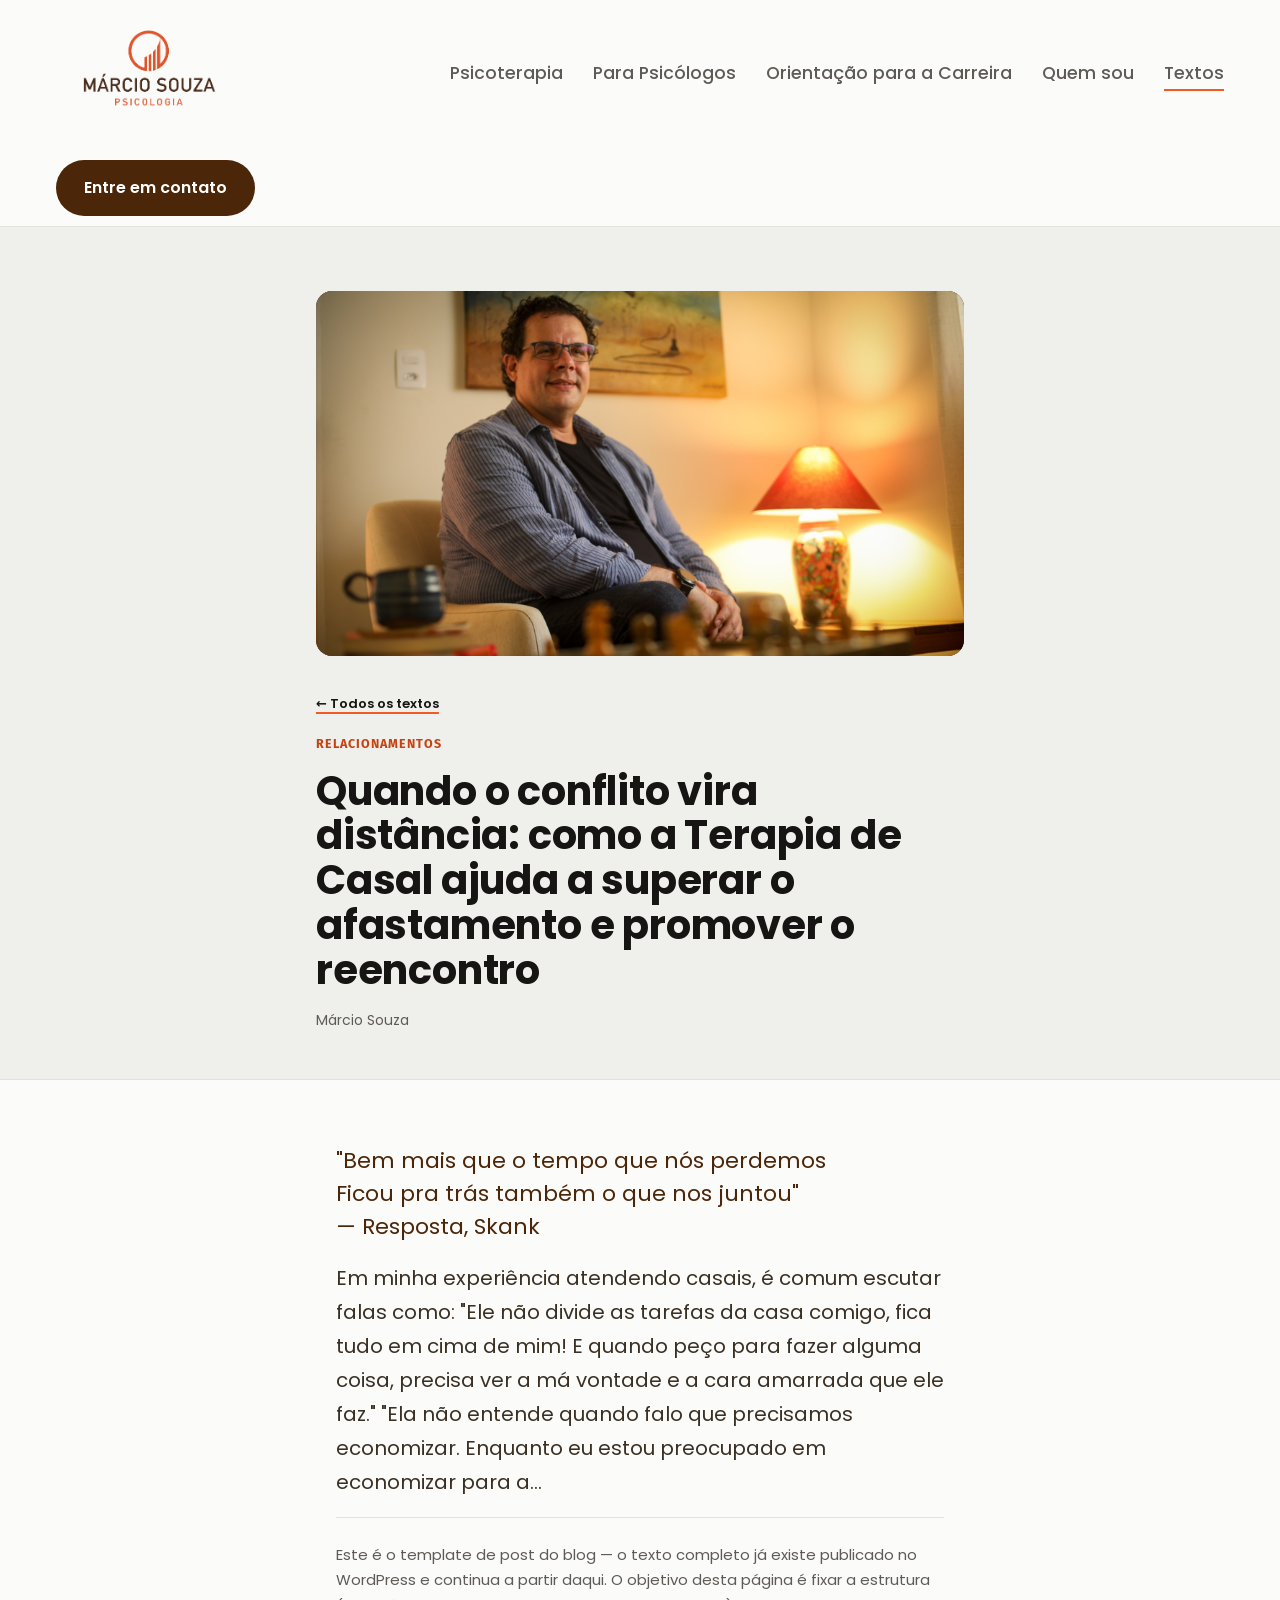
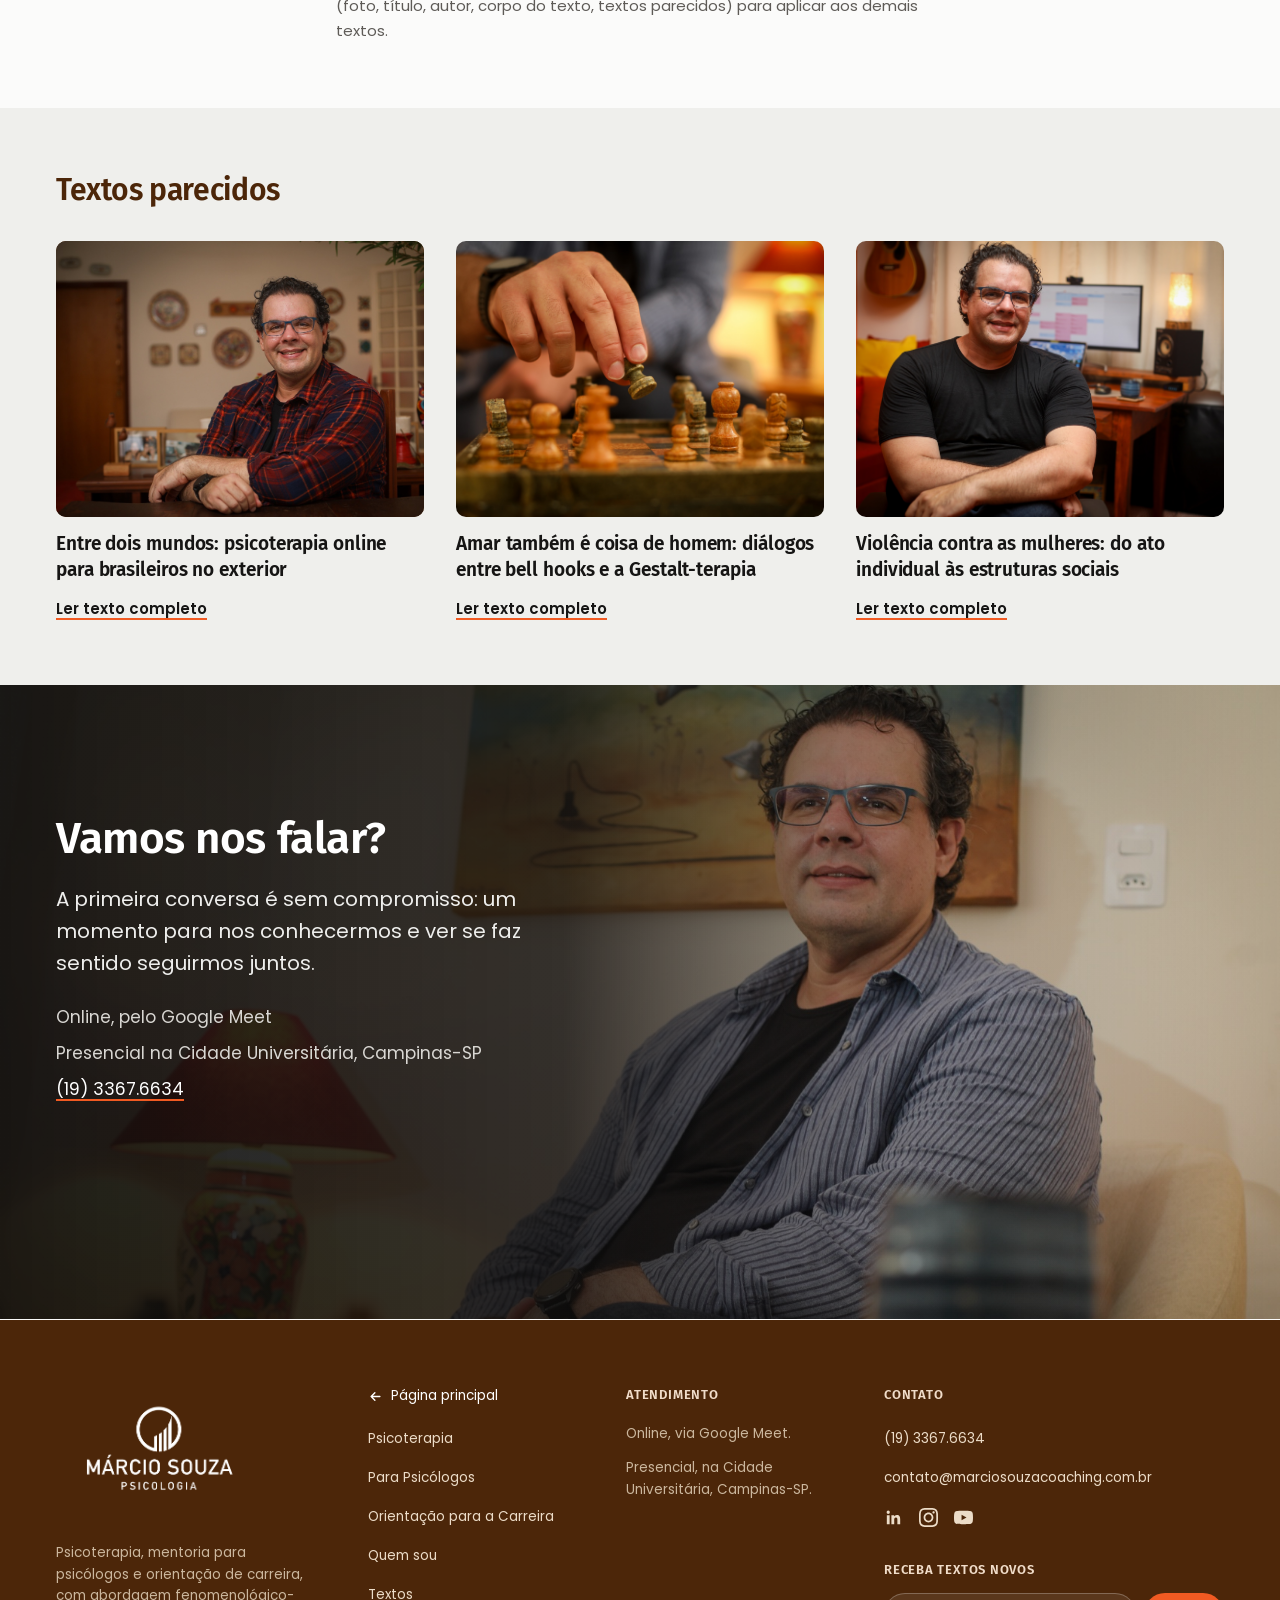
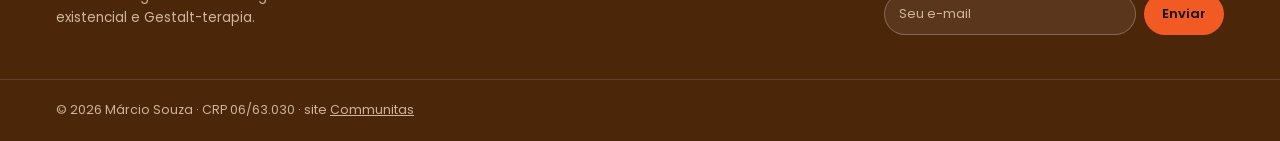
==== commit 8f7520ad: "Textos de volta ao original e movimento sutil Reverte as alterações de texto (travessões, título do " ====
--- a/blog-post.html
+++ b/blog-post.html
@@ -3,9 +3,9 @@
 <head>
 <meta charset="utf-8">
 <meta name="viewport" content="width=device-width, initial-scale=1">
-<title>Quando o conflito vira distância | Márcio Souza</title>
+<title>Quando o conflito vira distância — Márcio Souza</title>
 <meta name="description" content="Quando o conflito vira distância: reflexão de Márcio Souza sobre a vida de casal e sobre o que a psicoterapia pode oferecer.">
-<link rel="stylesheet" href="assets/styles.css?v=23">
+<link rel="stylesheet" href="assets/styles.css?v=25">
 </head>
 <body>
 <a class="pular" href="#conteudo">Pular para o conteúdo</a>
@@ -43,16 +43,16 @@
     <div class="post-foto"><img src="assets/quem-sou.jpg" alt="" style="object-position:35% 15%"></div>
     <a href="blog.html" class="link laranja" style="font-size:13px">← Todos os textos</a>
     <div class="eyebrow" style="color:var(--laranja);margin-top:18px">Relacionamentos</div>
-    <h1 style="font-size:clamp(28px,3.6vw,40px);max-width:24ch">Quando o conflito vira distância</h1>
+    <h1 style="font-size:clamp(28px,3.6vw,40px);max-width:24ch">Quando o conflito vira distância: como a Terapia de Casal ajuda a superar o afastamento e promover o reencontro</h1>
     <p style="font-size:14px;color:var(--muted);margin-top:14px">Márcio Souza</p>
   </div>
 </header>
 
 <article class="corpo">
   <div class="wrap texto" style="max-width:720px">
-    <p class="lead" style="color:var(--marrom);font-weight:400">"Bem mais que o tempo que nós perdemos<br>Ficou pra trás também o que nos juntou"<br>Resposta, Skank</p>
+    <p class="lead" style="color:var(--marrom);font-weight:400">"Bem mais que o tempo que nós perdemos<br>Ficou pra trás também o que nos juntou"<br>— Resposta, Skank</p>
     <p>Em minha experiência atendendo casais, é comum escutar falas como: "Ele não divide as tarefas da casa comigo, fica tudo em cima de mim! E quando peço para fazer alguma coisa, precisa ver a má vontade e a cara amarrada que ele faz." "Ela não entende quando falo que precisamos economizar. Enquanto eu estou preocupado em economizar para a...</p>
-    <p style="color:var(--muted);font-size:15px;border-top:1px solid var(--linha);padding-top:24px">Este é o template de post do blog: o texto completo já existe publicado no WordPress e continua a partir daqui. O objetivo desta página é fixar a estrutura (foto, título, autor, corpo do texto, textos parecidos) para aplicar aos demais textos.</p>
+    <p style="color:var(--muted);font-size:15px;border-top:1px solid var(--linha);padding-top:24px">Este é o template de post do blog — o texto completo já existe publicado no WordPress e continua a partir daqui. O objetivo desta página é fixar a estrutura (foto, título, autor, corpo do texto, textos parecidos) para aplicar aos demais textos.</p>
   </div>
 </article>
 
@@ -140,9 +140,10 @@
     </div>
   </div>
   <div class="wrap footer-bottom">
-    <div>© 2026 Márcio Souza · Psicólogo · CRP 06/63.030 · site <a href="https://www.communitas.com.br/" target="_blank" rel="noopener" style="text-decoration:underline">Communitas</a></div>
+    <div>© 2026 Márcio Souza · CRP 06/63.030 · site <a href="https://www.communitas.com.br/" target="_blank" rel="noopener" style="text-decoration:underline">Communitas</a></div>
   </div>
 </footer>
 
+<script src="assets/site.js"></script>
 </body>
 </html>
--- a/assets/styles.css
+++ b/assets/styles.css
@@ -541,3 +541,63 @@
 .footer-col ul a.voltar svg{width:15px;height:15px;flex-shrink:0;transition:transform .2s ease}
 .footer-col ul a.voltar:hover svg{transform:translateX(-3px)}
 a.brand{display:flex}
+
+/* ===== Movimento sutil: entrada ao rolar, tarja que se desenha, respostas ao toque e ao mouse ===== */
+:root{--ease-out:cubic-bezier(0.23,1,0.32,1);--ease-in-out:cubic-bezier(0.77,0,0.175,1)}
+
+/* entrada no carregamento (hero e cabeçalhos de página) */
+@keyframes sobe{from{opacity:0;transform:translateY(12px)}to{opacity:1;transform:none}}
+@keyframes assenta{from{transform:scale(1.05)}to{transform:none}}
+.hero-content > *,.page-header .wrap > *{animation:sobe .7s var(--ease-out) both}
+.hero-content > :nth-child(2),.page-header .wrap > :nth-child(2){animation-delay:.08s}
+.hero-content > :nth-child(3),.page-header .wrap > :nth-child(3){animation-delay:.16s}
+.hero-content > :nth-child(4),.page-header .wrap > :nth-child(4){animation-delay:.24s}
+.hero > img{animation:assenta 1.6s var(--ease-out) both}
+
+/* entrada ao rolar: só com JS ativo, para o conteúdo nunca depender dele */
+.js .reveal{opacity:0;transform:translateY(14px);transition:opacity .7s var(--ease-out),transform .7s var(--ease-out);transition-delay:var(--d,0ms)}
+.js .reveal.is-in{opacity:1;transform:none}
+.js .split-foto img,.js .intro-foto img{transition:transform 1.2s var(--ease-out)}
+
+/* tarja que se desenha da esquerda para a direita */
+.js .hl,.js .hl.inv,.js .manifesto .hl.inv{
+  --hl-bg:var(--marrom);
+  background-color:transparent;background-image:linear-gradient(var(--hl-bg),var(--hl-bg));
+  background-repeat:no-repeat;background-position:left center;background-size:0% 100%;
+  transition:background-size .8s var(--ease-in-out) .15s}
+.js .hl.inv{--hl-bg:var(--laranja)}
+.js .manifesto .hl.inv{--hl-bg:var(--ink)}
+.js .hl.is-in{background-size:100% 100%}
+
+/* toque: botões respondem ao pressionar */
+.btn,.mini-btn,.nav-mobile summary,.footer-form button{transition:transform .16s var(--ease-out),background-color .2s ease,color .2s ease,border-color .2s ease}
+.btn:active,.nav-mobile summary:active,.footer-form button:active{transform:scale(.97)}
+
+/* menu do celular abre com leve descida */
+.nav-mobile-panel{transform-origin:top right;transition:opacity .18s var(--ease-out),transform .18s var(--ease-out);@starting-style{opacity:0;transform:translateY(-6px) scale(.97)}}
+
+/* mouse: só em aparelhos com ponteiro de verdade */
+@media (hover:hover) and (pointer:fine){
+  .tema-bloco::before{width:100%;clip-path:inset(0 calc(100% - 48px) 0 0);transition:clip-path .5s var(--ease-out)}
+  .tema-bloco:hover::before{clip-path:inset(0 0 0 0)}
+  .tema-bloco h3{transition:transform .35s var(--ease-out)}
+  .tema-bloco:hover h3{transform:translateX(4px)}
+  .servico-bloco:not(.destaque)::before{content:"";position:absolute;left:0;top:-1px;width:100%;height:3px;background:var(--laranja);clip-path:inset(0 100% 0 0);transition:clip-path .5s var(--ease-out)}
+  .servico-bloco:not(.destaque):hover::before{clip-path:inset(0 0 0 0)}
+  .blog-card .foto img{transition:transform .8s var(--ease-out)}
+  .blog-card:hover .foto img{transform:scale(1.04)}
+  .btn:hover{transform:translateY(-1px)}
+  .btn:active{transform:scale(.97)}
+  .footer-col ul a{transition:color .2s ease,transform .25s var(--ease-out)}
+  .footer-col ul a:hover{transform:translateX(3px)}
+}
+
+/* movimento reduzido: sem deslocamento, só o que ajuda a ler */
+@media (prefers-reduced-motion:reduce){
+  .hero-content > *,.page-header .wrap > *,.hero > img{animation:none}
+  .js .reveal{opacity:1;transform:none;transition:none}
+  .js .hl,.js .hl.inv,.js .manifesto .hl.inv{background-size:100% 100%;transition:none}
+  .nav-mobile-panel{transition:none}
+  .btn:active,.btn:hover{transform:none}
+  .tema-bloco:hover h3,.blog-card:hover .foto img,.footer-col ul a:hover{transform:none}
+}
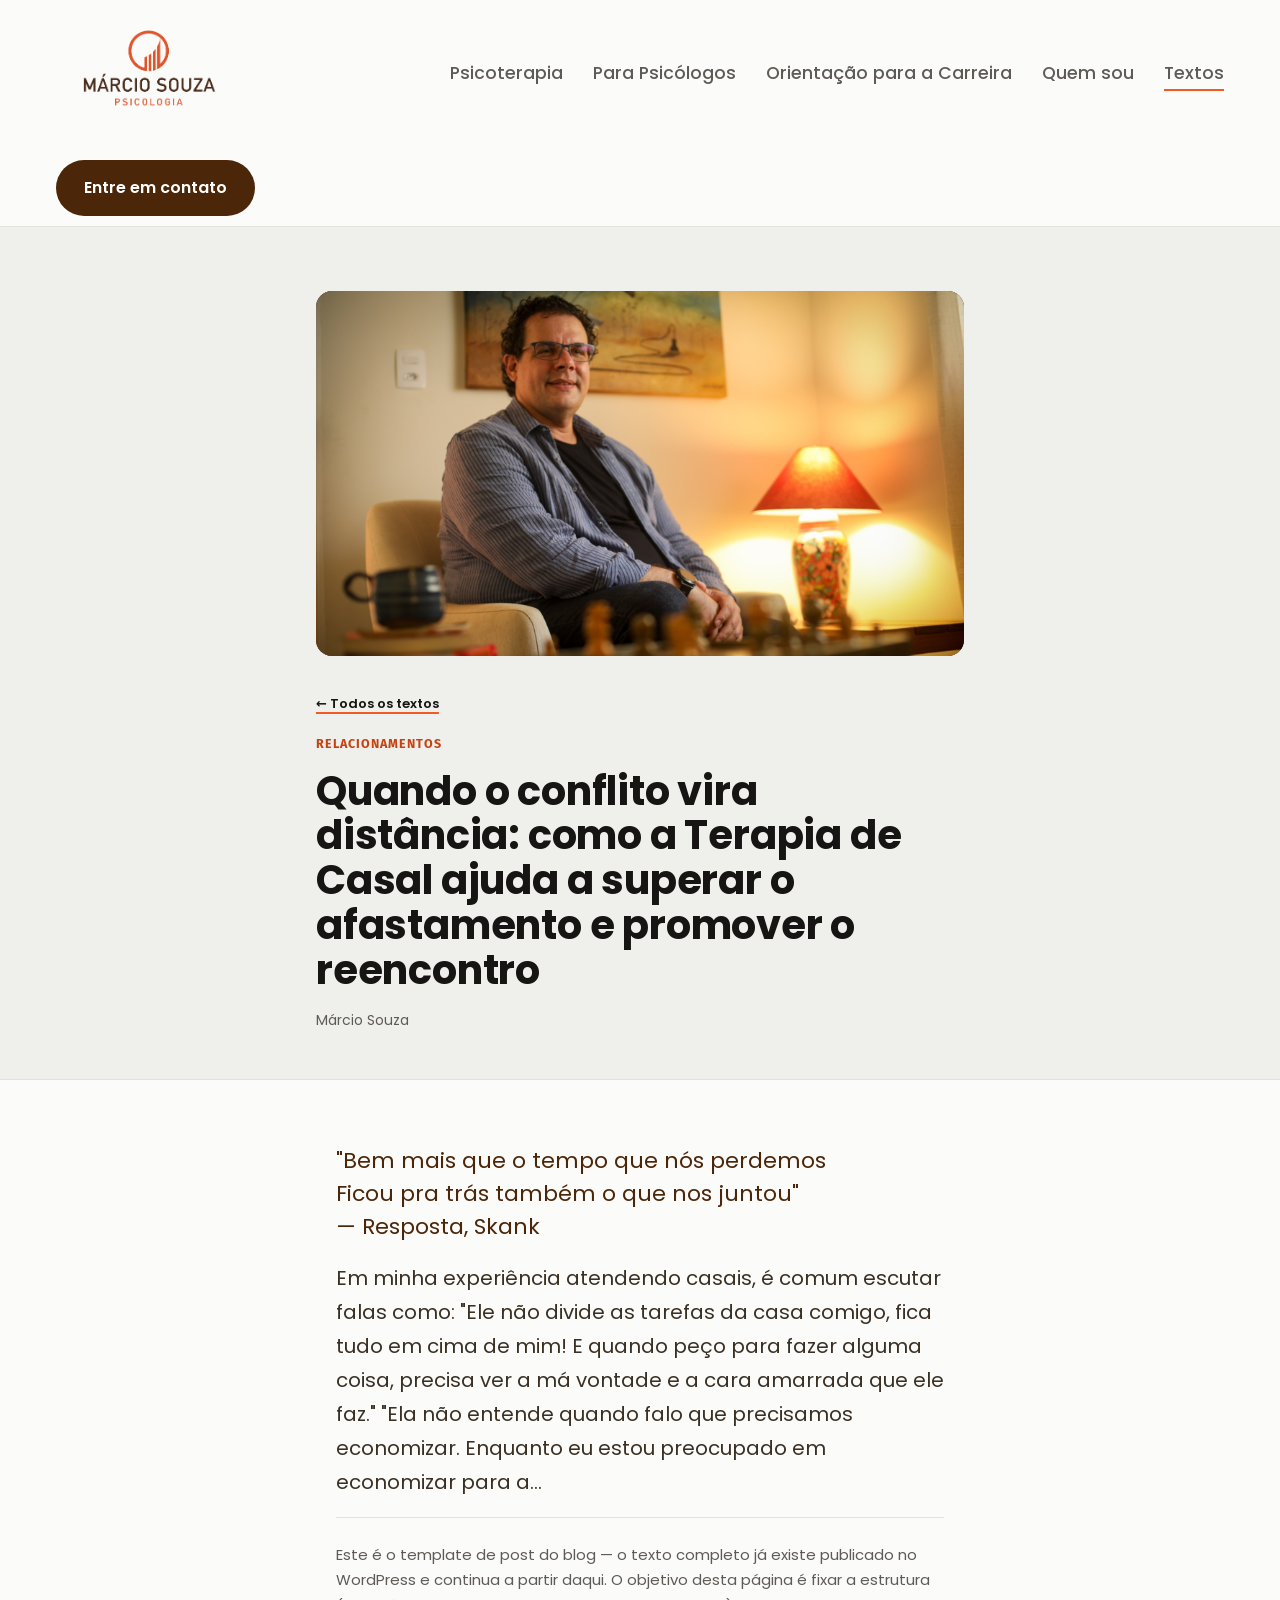
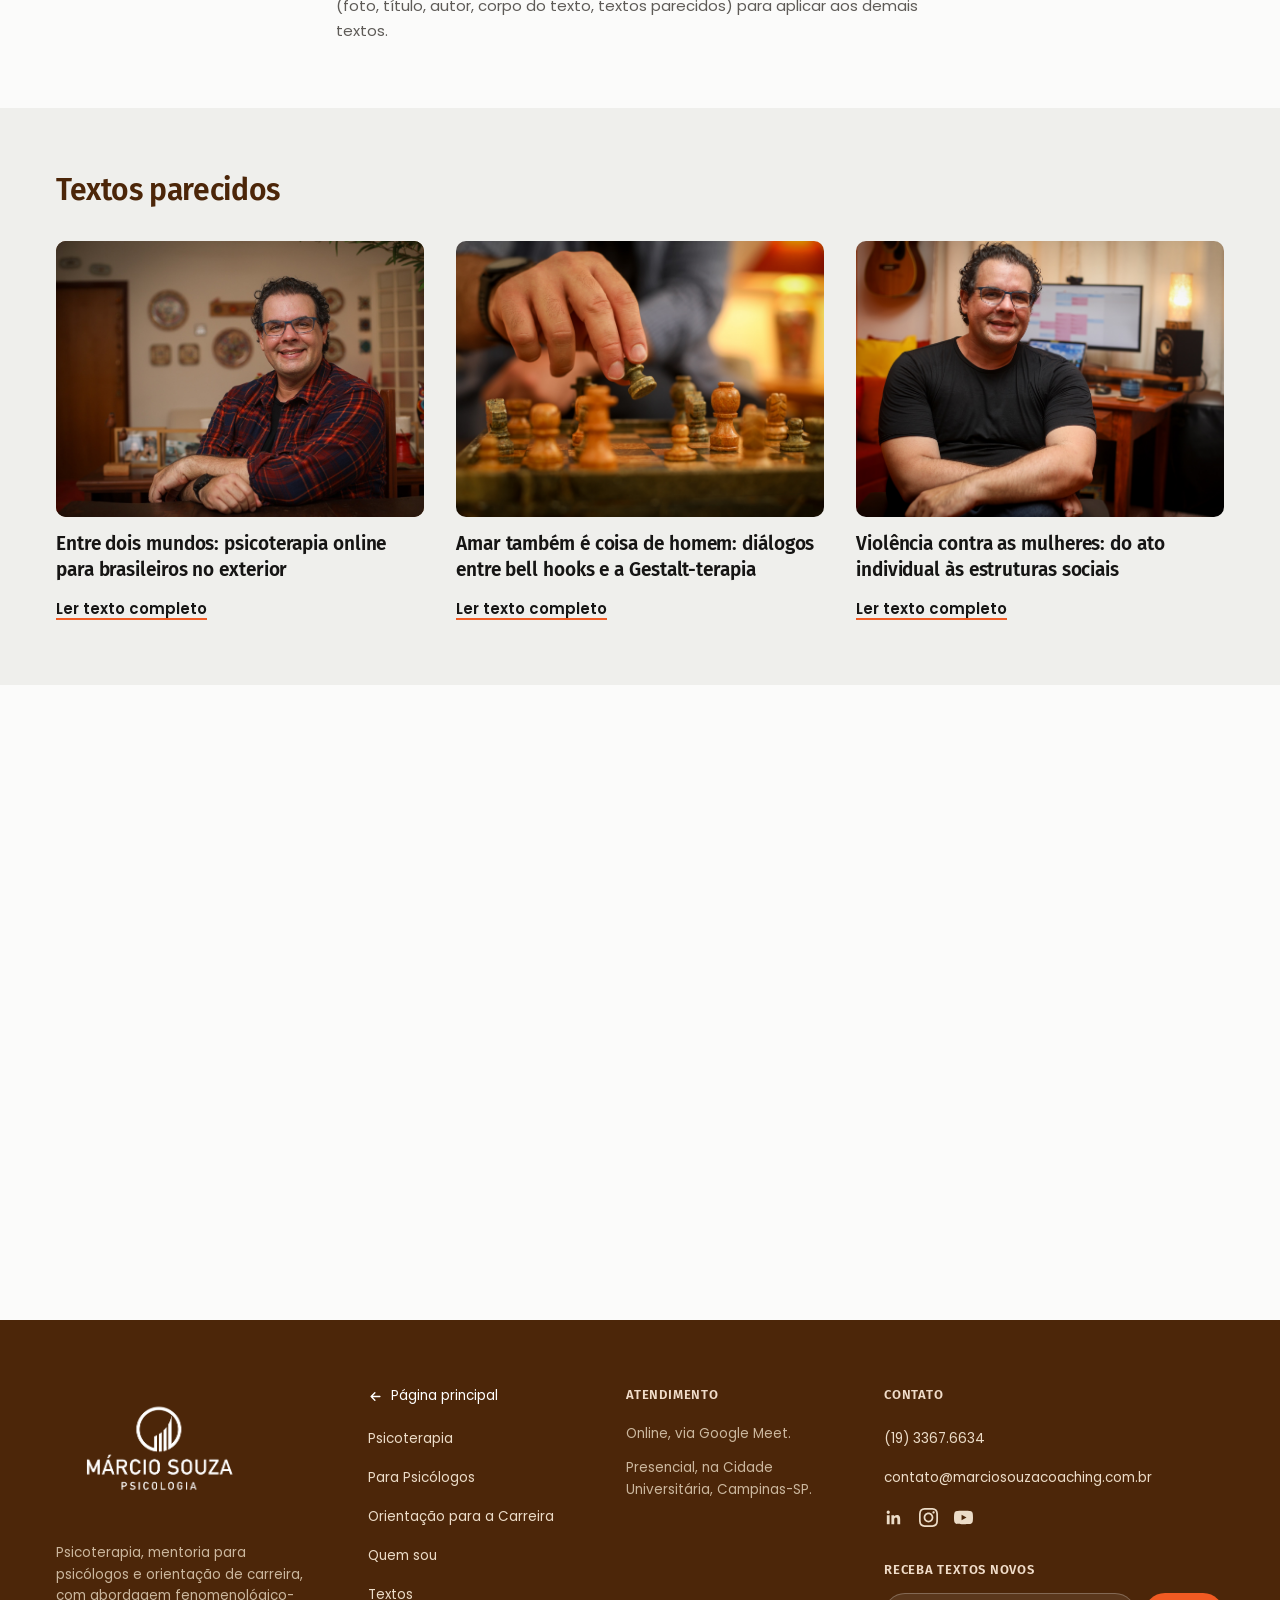
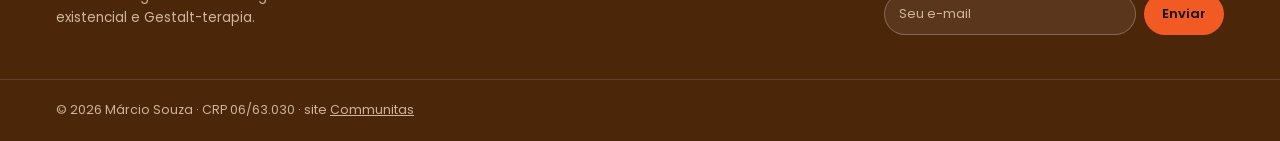
==== commit 5af5281e: "Prévia sem indexação: noindex nas páginas e robots.txt Co-Authored-By: Claude Sonnet 5.5 <noreply@an" ====
--- a/blog-post.html
+++ b/blog-post.html
@@ -3,6 +3,7 @@
 <head>
 <meta charset="utf-8">
 <meta name="viewport" content="width=device-width, initial-scale=1">
+<meta name="robots" content="noindex, nofollow"><!-- PRE-PRODUCAO: remover esta linha ao publicar no domínio do cliente -->
 <title>Quando o conflito vira distância — Márcio Souza</title>
 <meta name="description" content="Quando o conflito vira distância: reflexão de Márcio Souza sobre a vida de casal e sobre o que a psicoterapia pode oferecer.">
 <link rel="stylesheet" href="assets/styles.css?v=25">
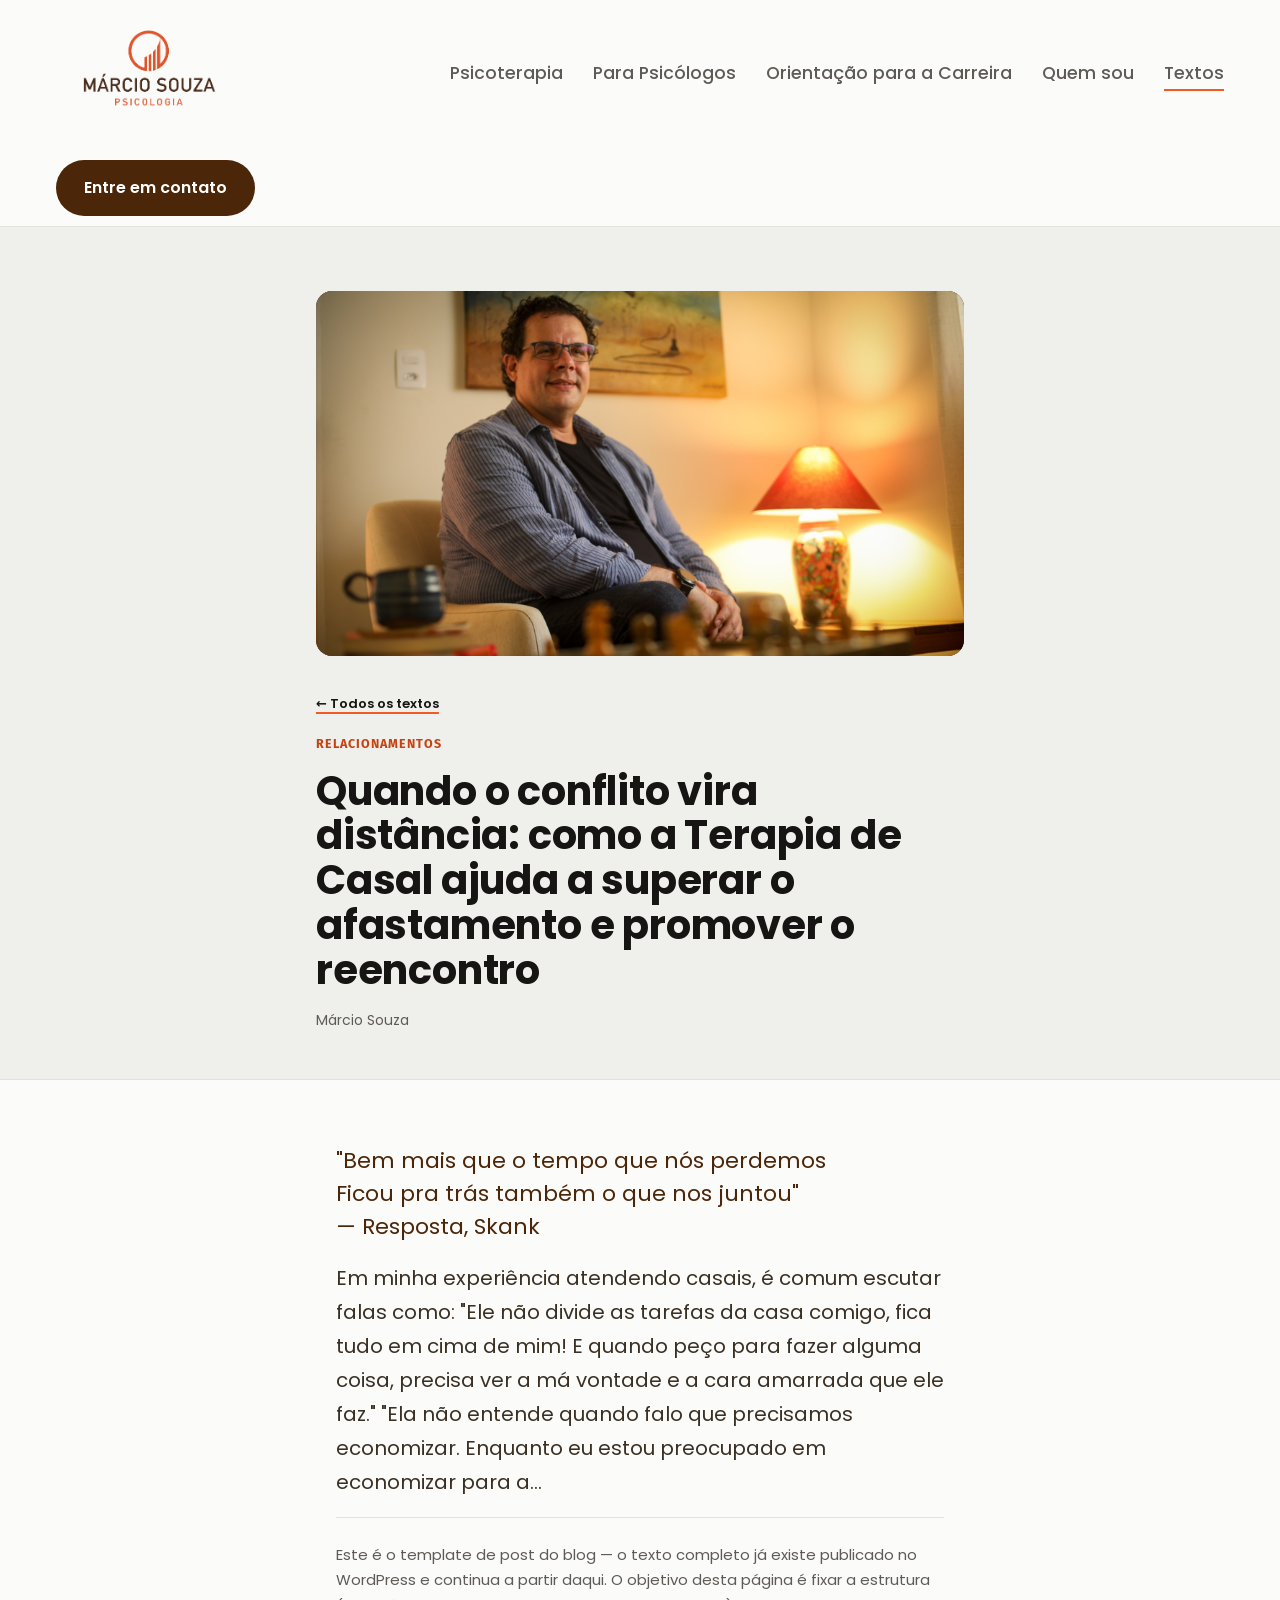
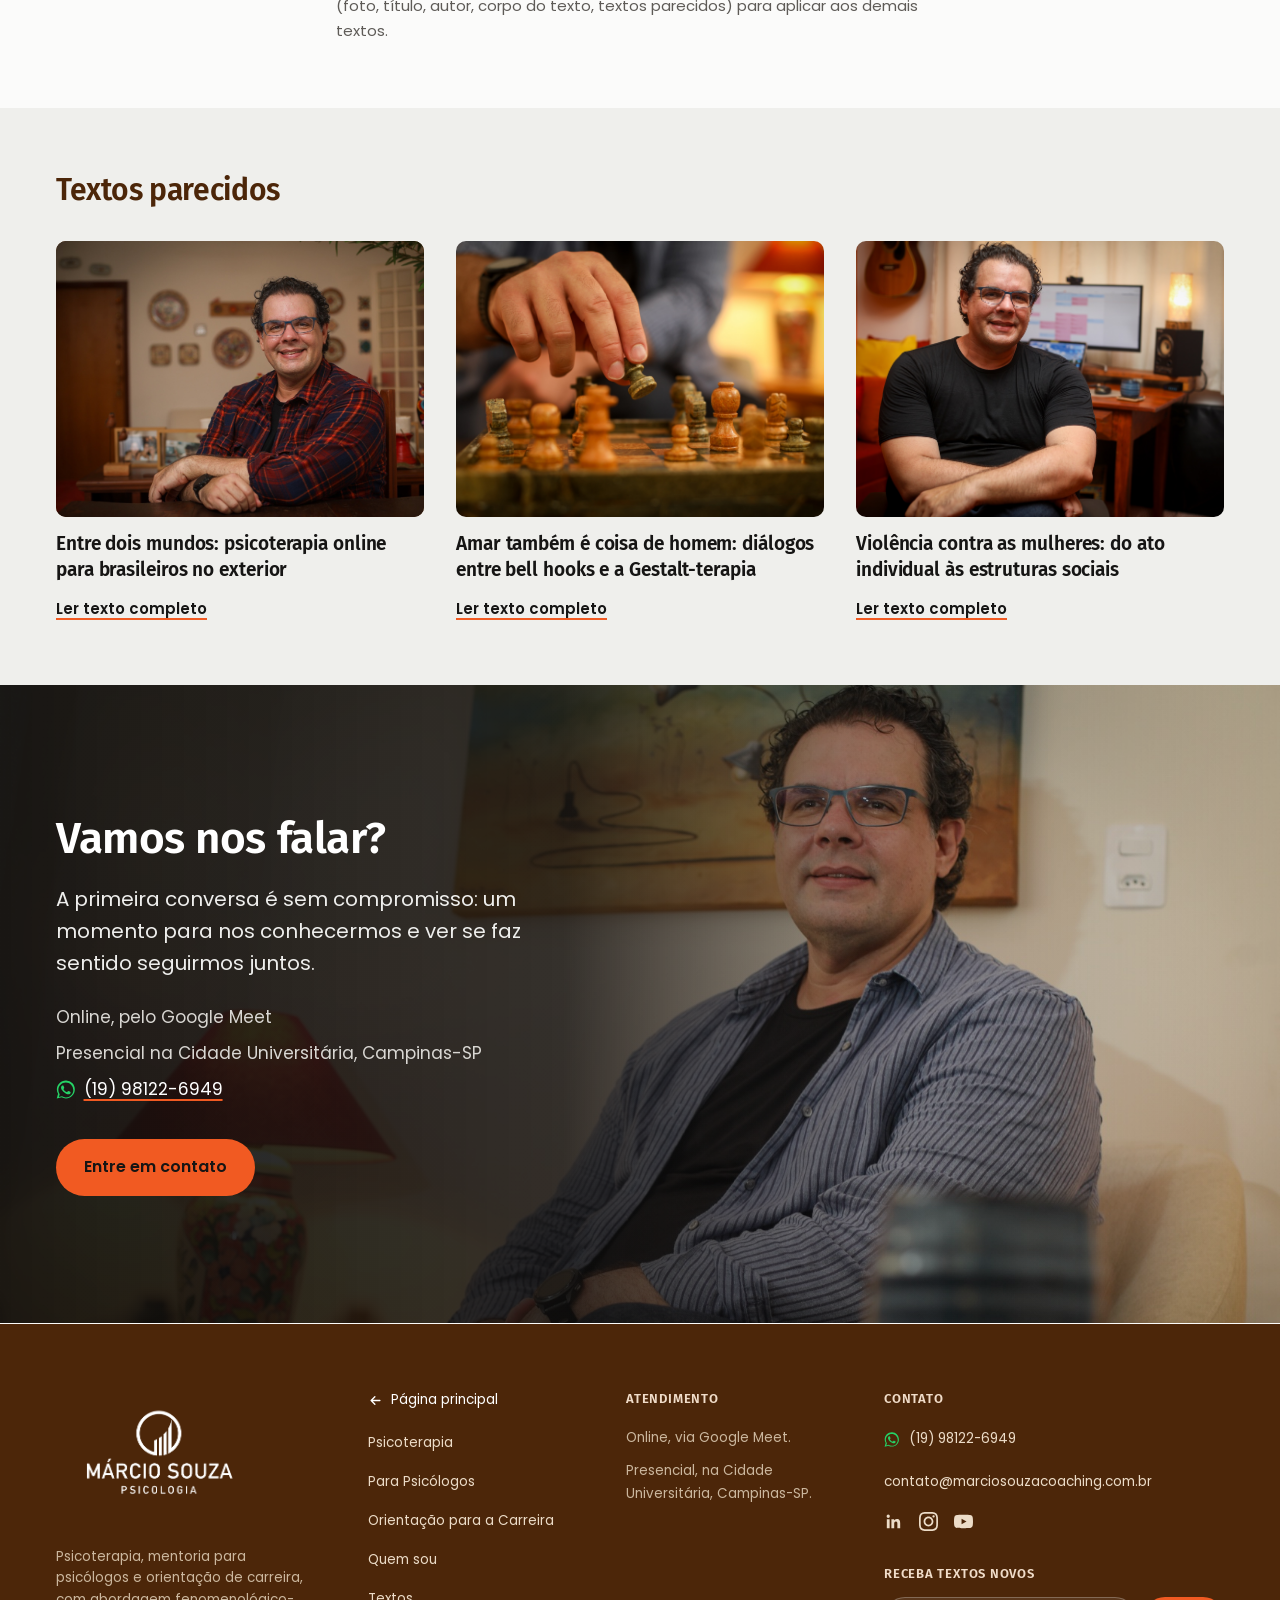
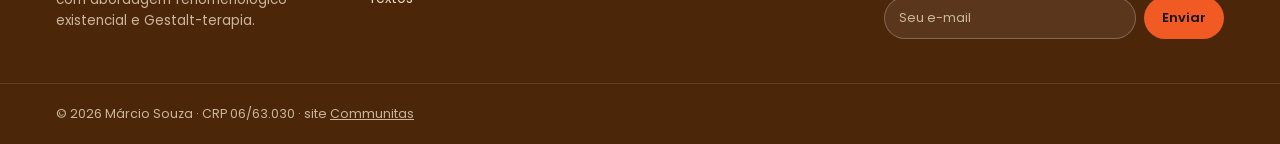
==== commit d49fc0c2: "Contato: celular (19) 98122-6949 com ícone e link do WhatsApp Mensagem de abertura pré-preenchida: O" ====
--- a/blog-post.html
+++ b/blog-post.html
@@ -6,7 +6,7 @@
 <meta name="robots" content="noindex, nofollow"><!-- PRE-PRODUCAO: remover esta linha ao publicar no domínio do cliente -->
 <title>Quando o conflito vira distância — Márcio Souza</title>
 <meta name="description" content="Quando o conflito vira distância: reflexão de Márcio Souza sobre a vida de casal e sobre o que a psicoterapia pode oferecer.">
-<link rel="stylesheet" href="assets/styles.css?v=25">
+<link rel="stylesheet" href="assets/styles.css?v=26">
 </head>
 <body>
 <a class="pular" href="#conteudo">Pular para o conteúdo</a>
@@ -87,7 +87,7 @@
     <ul class="contato-fatos">
       <li>Online, pelo Google Meet</li>
       <li>Presencial na Cidade Universitária, Campinas-SP</li>
-      <li><a href="tel:+551933676634">(19) 3367.6634</a></li>
+      <li><a href="https://wa.me/5519981226949?text=Ol%C3%A1%2C%20M%C3%A1rcio!%20Vi%20seu%20site%20e%20gostaria%20de%20uma%20primeira%20conversa." class="zap" target="_blank" rel="noopener" aria-label="Conversar pelo WhatsApp, (19) 98122-6949"><svg class="zap-ico" viewBox="0 0 24 24" fill="currentColor" aria-hidden="true"><path d="M17.47 14.38c-.3-.15-1.76-.87-2.03-.97-.27-.1-.47-.15-.67.15-.2.3-.77.97-.94 1.17-.17.2-.35.22-.65.07-.3-.15-1.26-.46-2.4-1.48-.89-.79-1.49-1.77-1.66-2.07-.17-.3-.02-.46.13-.61.13-.13.3-.35.45-.52.15-.17.2-.3.3-.5.1-.2.05-.37-.02-.52-.08-.15-.67-1.62-.92-2.22-.24-.58-.49-.5-.67-.51h-.57c-.2 0-.52.07-.8.37-.27.3-1.04 1.02-1.04 2.48 0 1.46 1.07 2.88 1.22 3.08.15.2 2.1 3.2 5.08 4.49.71.31 1.26.49 1.69.63.71.23 1.36.2 1.87.12.57-.08 1.76-.72 2-1.41.25-.69.25-1.29.17-1.41-.07-.12-.27-.2-.57-.35zM12.05 21.5h-.01a9.45 9.45 0 0 1-4.82-1.32l-.35-.2-3.58.94.96-3.49-.22-.36a9.44 9.44 0 0 1-1.45-5.03c0-5.21 4.25-9.45 9.47-9.45 2.53 0 4.9.99 6.69 2.77a9.4 9.4 0 0 1 2.77 6.69c0 5.21-4.25 9.45-9.46 9.45zM20.52 3.45A11.34 11.34 0 0 0 12.05 0C5.78 0 .68 5.1.68 11.37c0 2 .52 3.95 1.52 5.67L.57 22.99l6.1-1.6a11.36 11.36 0 0 0 5.37 1.37h.01c6.27 0 11.37-5.1 11.37-11.37 0-3.04-1.18-5.9-3.33-8.05z" transform="translate(.4 .5) scale(.97)"/></svg>(19) 98122-6949</a></li>
     </ul>
     <a href="contato.html" class="btn">Entre em contato</a>
   </div>
@@ -121,7 +121,7 @@
     <div class="footer-col">
       <h4>Contato</h4>
       <ul>
-        <li><a href="tel:+551933676634">(19) 3367.6634</a></li>
+        <li><a href="https://wa.me/5519981226949?text=Ol%C3%A1%2C%20M%C3%A1rcio!%20Vi%20seu%20site%20e%20gostaria%20de%20uma%20primeira%20conversa." class="zap" target="_blank" rel="noopener" aria-label="Conversar pelo WhatsApp, (19) 98122-6949"><svg class="zap-ico" viewBox="0 0 24 24" fill="currentColor" aria-hidden="true"><path d="M17.47 14.38c-.3-.15-1.76-.87-2.03-.97-.27-.1-.47-.15-.67.15-.2.3-.77.97-.94 1.17-.17.2-.35.22-.65.07-.3-.15-1.26-.46-2.4-1.48-.89-.79-1.49-1.77-1.66-2.07-.17-.3-.02-.46.13-.61.13-.13.3-.35.45-.52.15-.17.2-.3.3-.5.1-.2.05-.37-.02-.52-.08-.15-.67-1.62-.92-2.22-.24-.58-.49-.5-.67-.51h-.57c-.2 0-.52.07-.8.37-.27.3-1.04 1.02-1.04 2.48 0 1.46 1.07 2.88 1.22 3.08.15.2 2.1 3.2 5.08 4.49.71.31 1.26.49 1.69.63.71.23 1.36.2 1.87.12.57-.08 1.76-.72 2-1.41.25-.69.25-1.29.17-1.41-.07-.12-.27-.2-.57-.35zM12.05 21.5h-.01a9.45 9.45 0 0 1-4.82-1.32l-.35-.2-3.58.94.96-3.49-.22-.36a9.44 9.44 0 0 1-1.45-5.03c0-5.21 4.25-9.45 9.47-9.45 2.53 0 4.9.99 6.69 2.77a9.4 9.4 0 0 1 2.77 6.69c0 5.21-4.25 9.45-9.46 9.45zM20.52 3.45A11.34 11.34 0 0 0 12.05 0C5.78 0 .68 5.1.68 11.37c0 2 .52 3.95 1.52 5.67L.57 22.99l6.1-1.6a11.36 11.36 0 0 0 5.37 1.37h.01c6.27 0 11.37-5.1 11.37-11.37 0-3.04-1.18-5.9-3.33-8.05z" transform="translate(.4 .5) scale(.97)"/></svg>(19) 98122-6949</a></li>
         <li><a href="mailto:contato@marciosouzacoaching.com.br">contato@marciosouzacoaching.com.br</a></li>
       </ul>
       <div class="footer-social">
--- a/assets/styles.css
+++ b/assets/styles.css
@@ -601,3 +601,9 @@
   .btn:active,.btn:hover{transform:none}
   .tema-bloco:hover h3,.blog-card:hover .foto img,.footer-col ul a:hover{transform:none}
 }
+
+/* WhatsApp: ícone ao lado do número */
+a.zap{display:inline-flex;align-items:center;gap:8px}
+a.zap .zap-ico{width:1.15em;height:1.15em;flex-shrink:0;color:#25D366}
+.footer-col ul a.zap{gap:9px}
+.contact-info.contact-card a.zap{display:inline-flex}
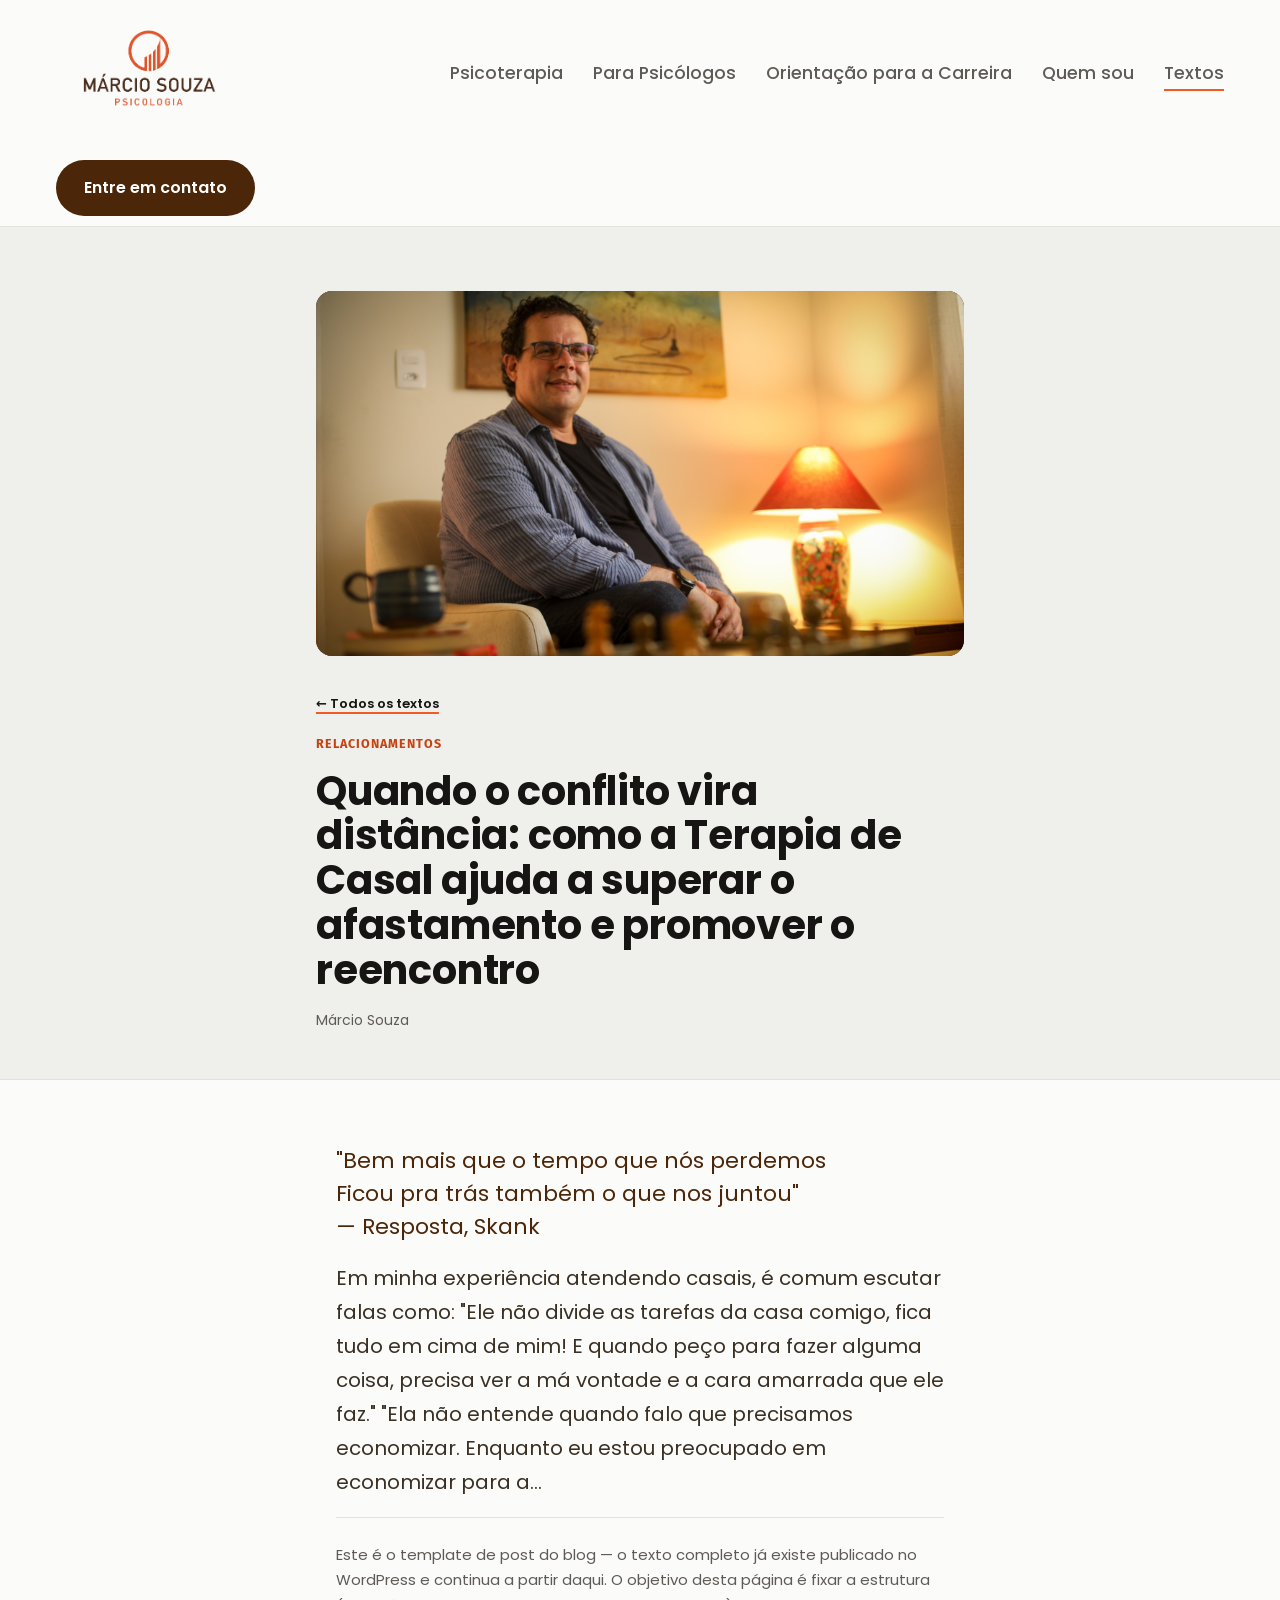
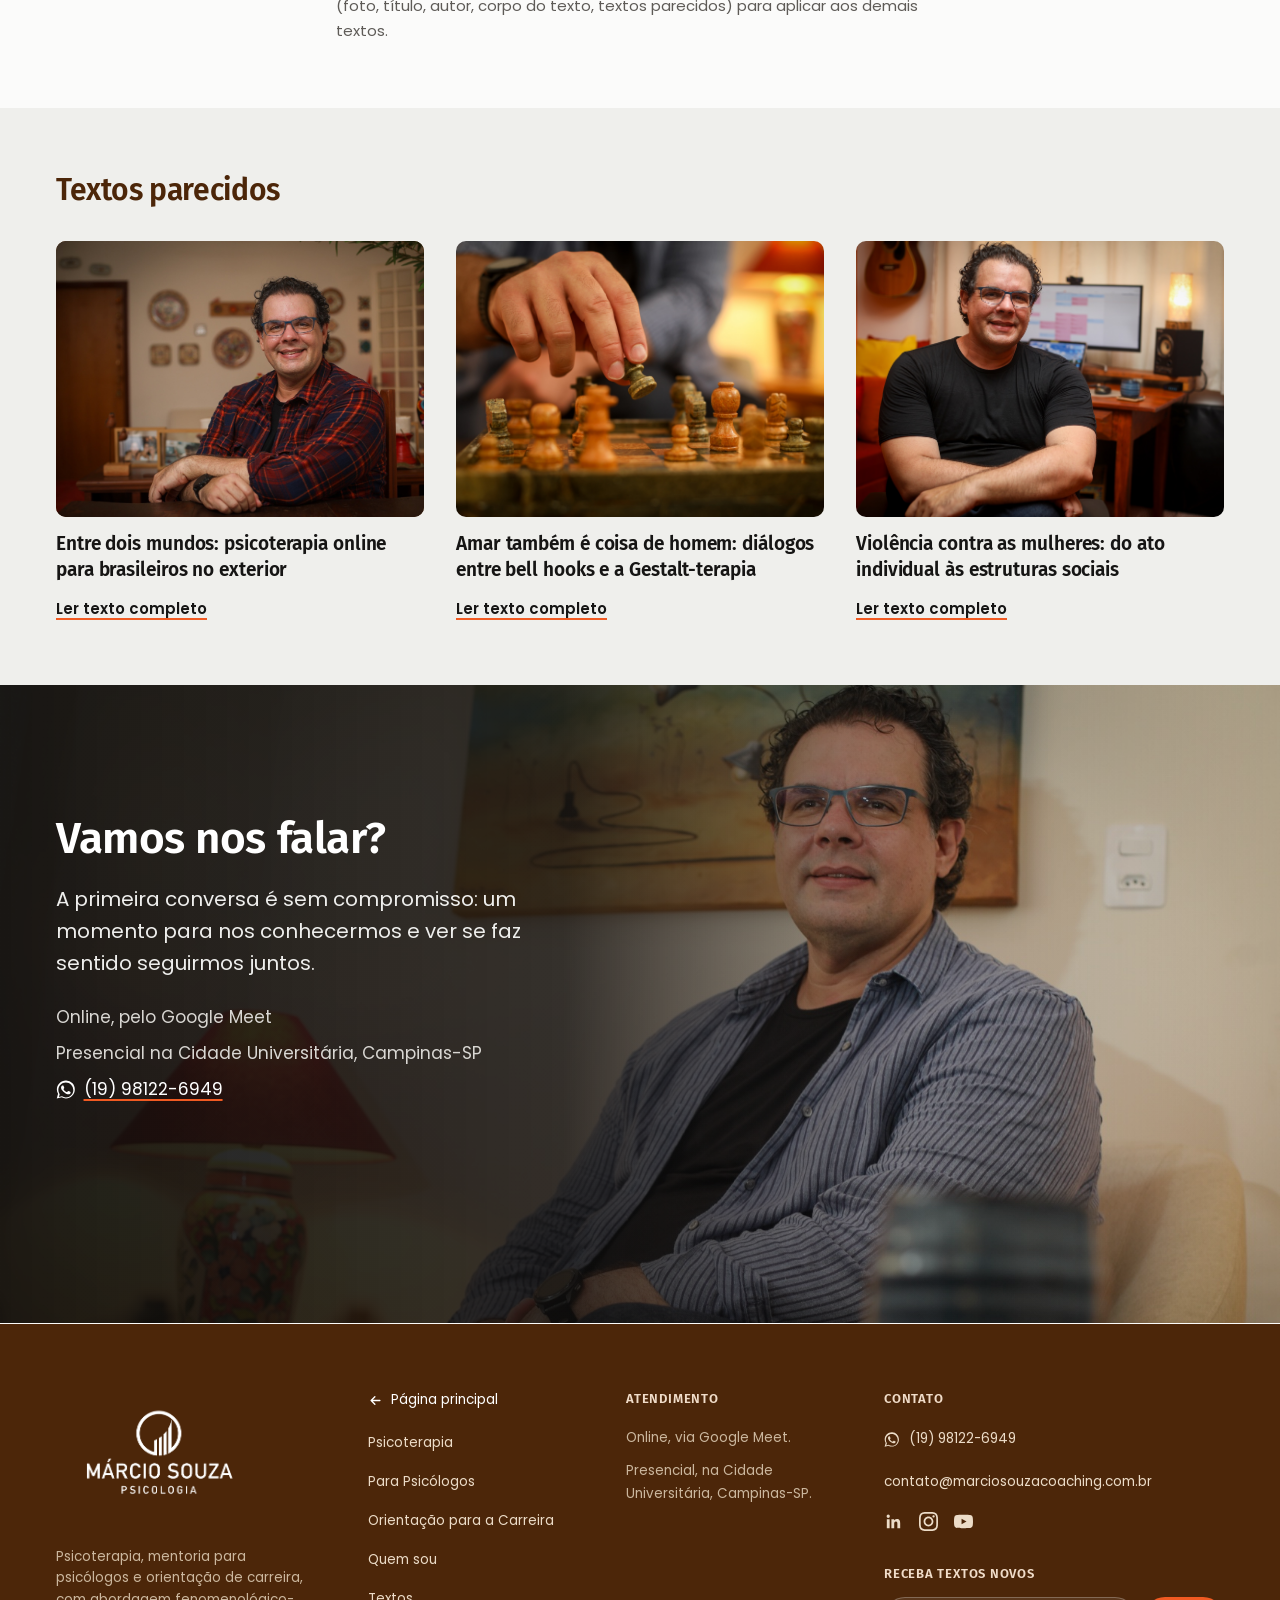
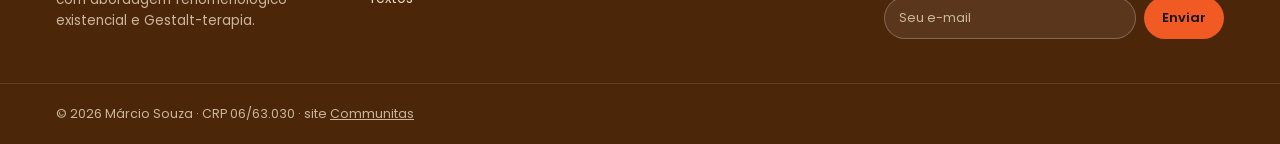
==== commit f4a5e260: "Ícone do WhatsApp na cor do texto Co-Authored-By: Claude Sonnet 5.5 <noreply@anthropic.com>" ====
--- a/blog-post.html
+++ b/blog-post.html
@@ -6,7 +6,7 @@
 <meta name="robots" content="noindex, nofollow"><!-- PRE-PRODUCAO: remover esta linha ao publicar no domínio do cliente -->
 <title>Quando o conflito vira distância — Márcio Souza</title>
 <meta name="description" content="Quando o conflito vira distância: reflexão de Márcio Souza sobre a vida de casal e sobre o que a psicoterapia pode oferecer.">
-<link rel="stylesheet" href="assets/styles.css?v=26">
+<link rel="stylesheet" href="assets/styles.css?v=27">
 </head>
 <body>
 <a class="pular" href="#conteudo">Pular para o conteúdo</a>
--- a/assets/styles.css
+++ b/assets/styles.css
@@ -604,6 +604,6 @@
 
 /* WhatsApp: ícone ao lado do número */
 a.zap{display:inline-flex;align-items:center;gap:8px}
-a.zap .zap-ico{width:1.15em;height:1.15em;flex-shrink:0;color:#25D366}
+a.zap .zap-ico{width:1.15em;height:1.15em;flex-shrink:0;color:inherit}
 .footer-col ul a.zap{gap:9px}
 .contact-info.contact-card a.zap{display:inline-flex}
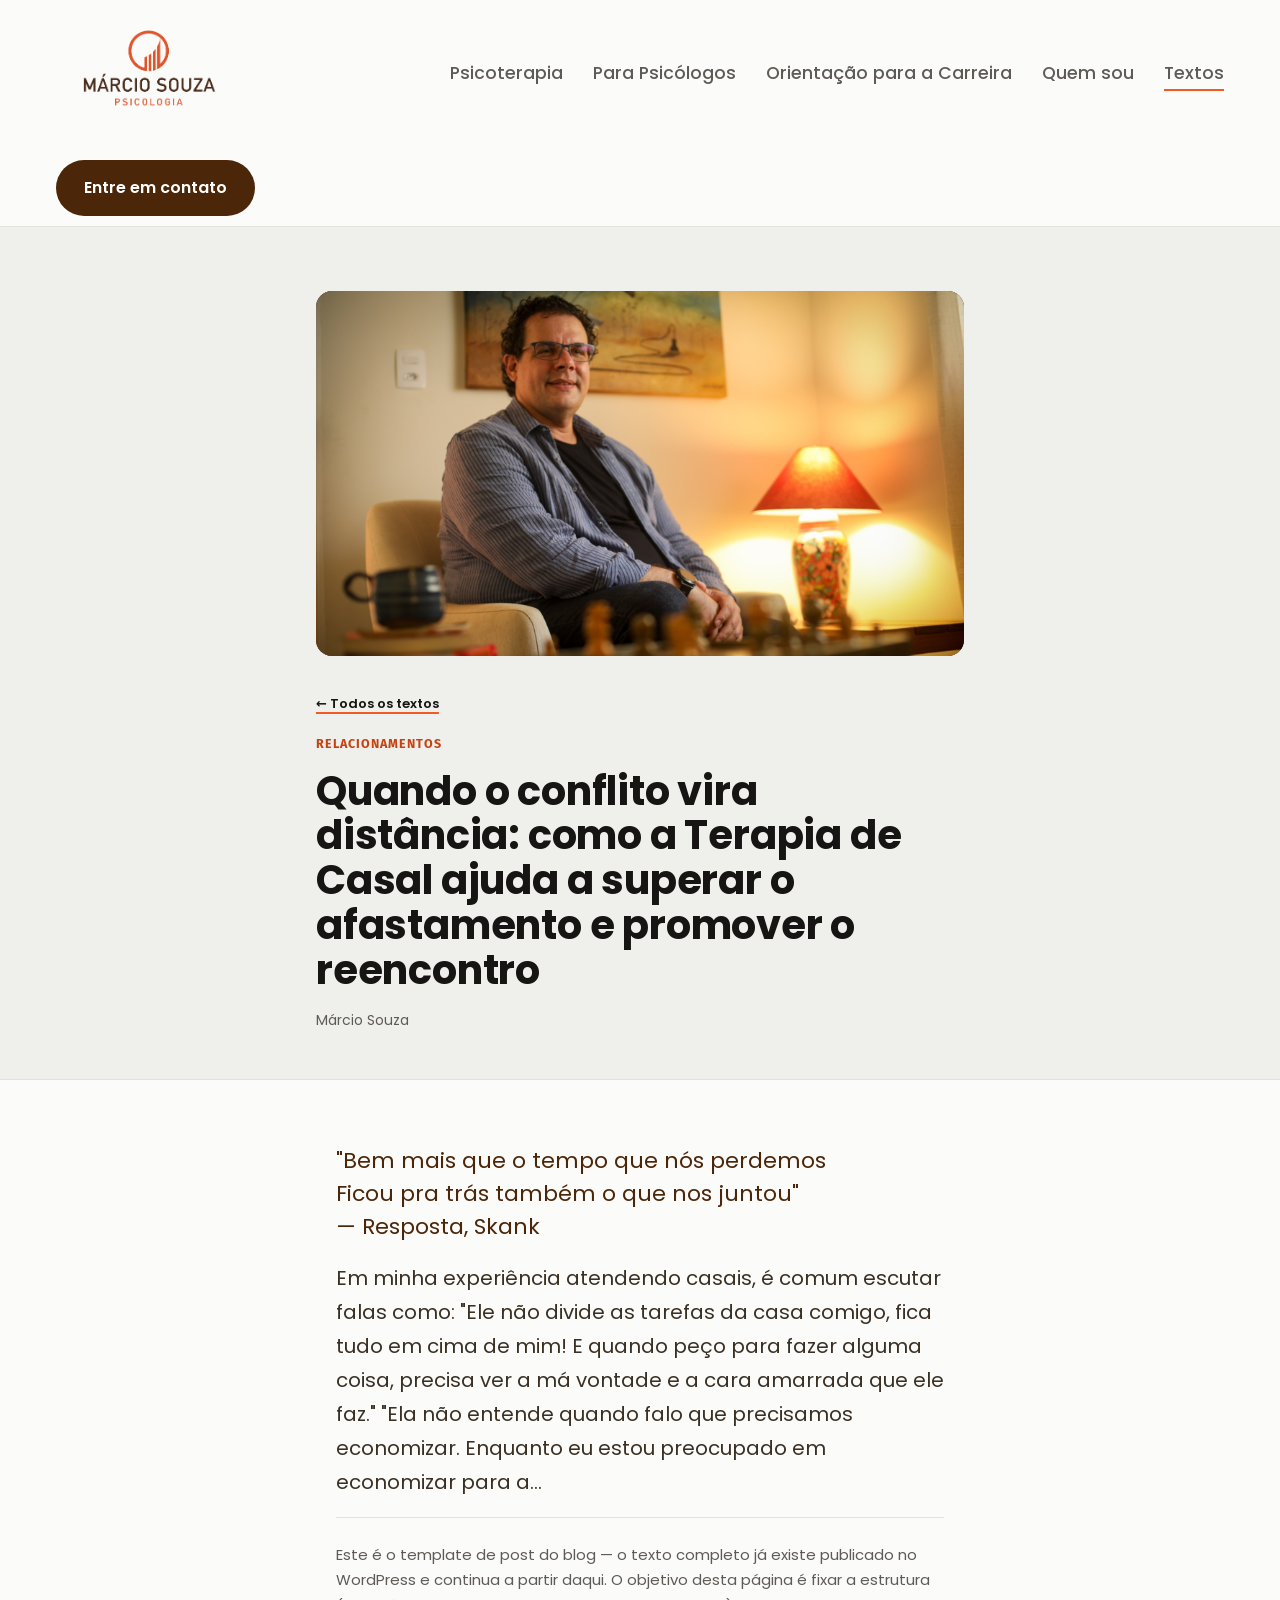
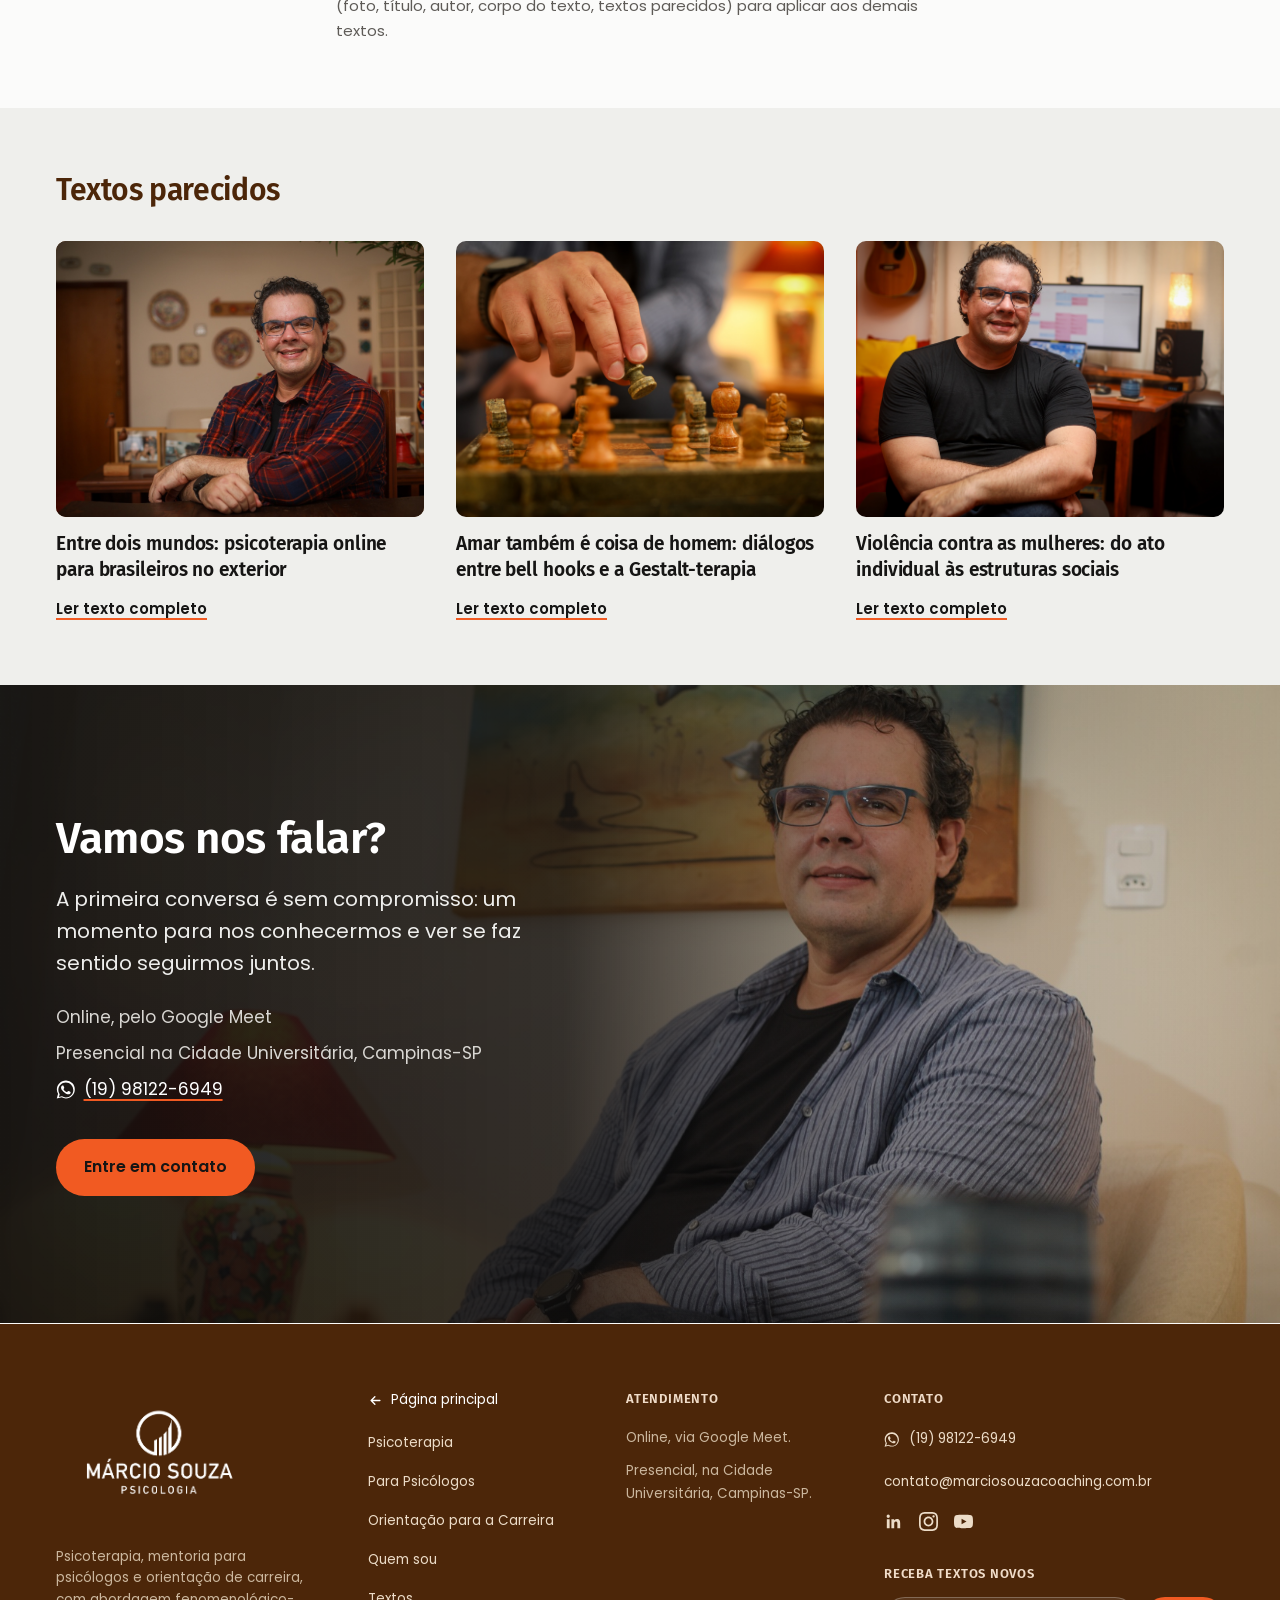
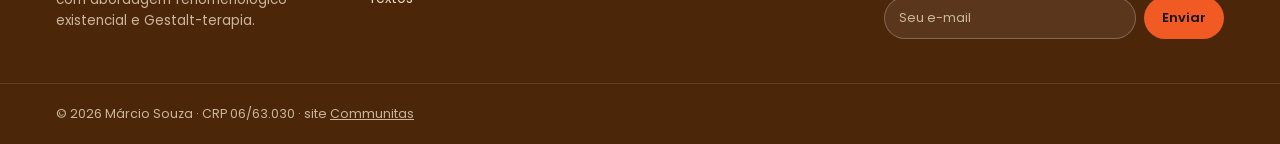
==== commit 9b8f6201: "Contato: foto na altura dos cartões e coluna mais larga Co-Authored-By: Claude Sonnet 5.5 <noreply@a" ====
--- a/blog-post.html
+++ b/blog-post.html
@@ -6,7 +6,7 @@
 <meta name="robots" content="noindex, nofollow"><!-- PRE-PRODUCAO: remover esta linha ao publicar no domínio do cliente -->
 <title>Quando o conflito vira distância — Márcio Souza</title>
 <meta name="description" content="Quando o conflito vira distância: reflexão de Márcio Souza sobre a vida de casal e sobre o que a psicoterapia pode oferecer.">
-<link rel="stylesheet" href="assets/styles.css?v=27">
+<link rel="stylesheet" href="assets/styles.css?v=29">
 </head>
 <body>
 <a class="pular" href="#conteudo">Pular para o conteúdo</a>
--- a/assets/styles.css
+++ b/assets/styles.css
@@ -607,3 +607,9 @@
 a.zap .zap-ico{width:1.15em;height:1.15em;flex-shrink:0;color:inherit}
 .footer-col ul a.zap{gap:9px}
 .contact-info.contact-card a.zap{display:inline-flex}
+
+/* Contato: foto na mesma altura dos cartões e coluna mais larga */
+@media (min-width:981px){
+  .contact-grid.com-foto{grid-template-columns:0.95fr 1.2fr 1.2fr;align-items:stretch}
+  .contact-foto{min-height:0}
+}
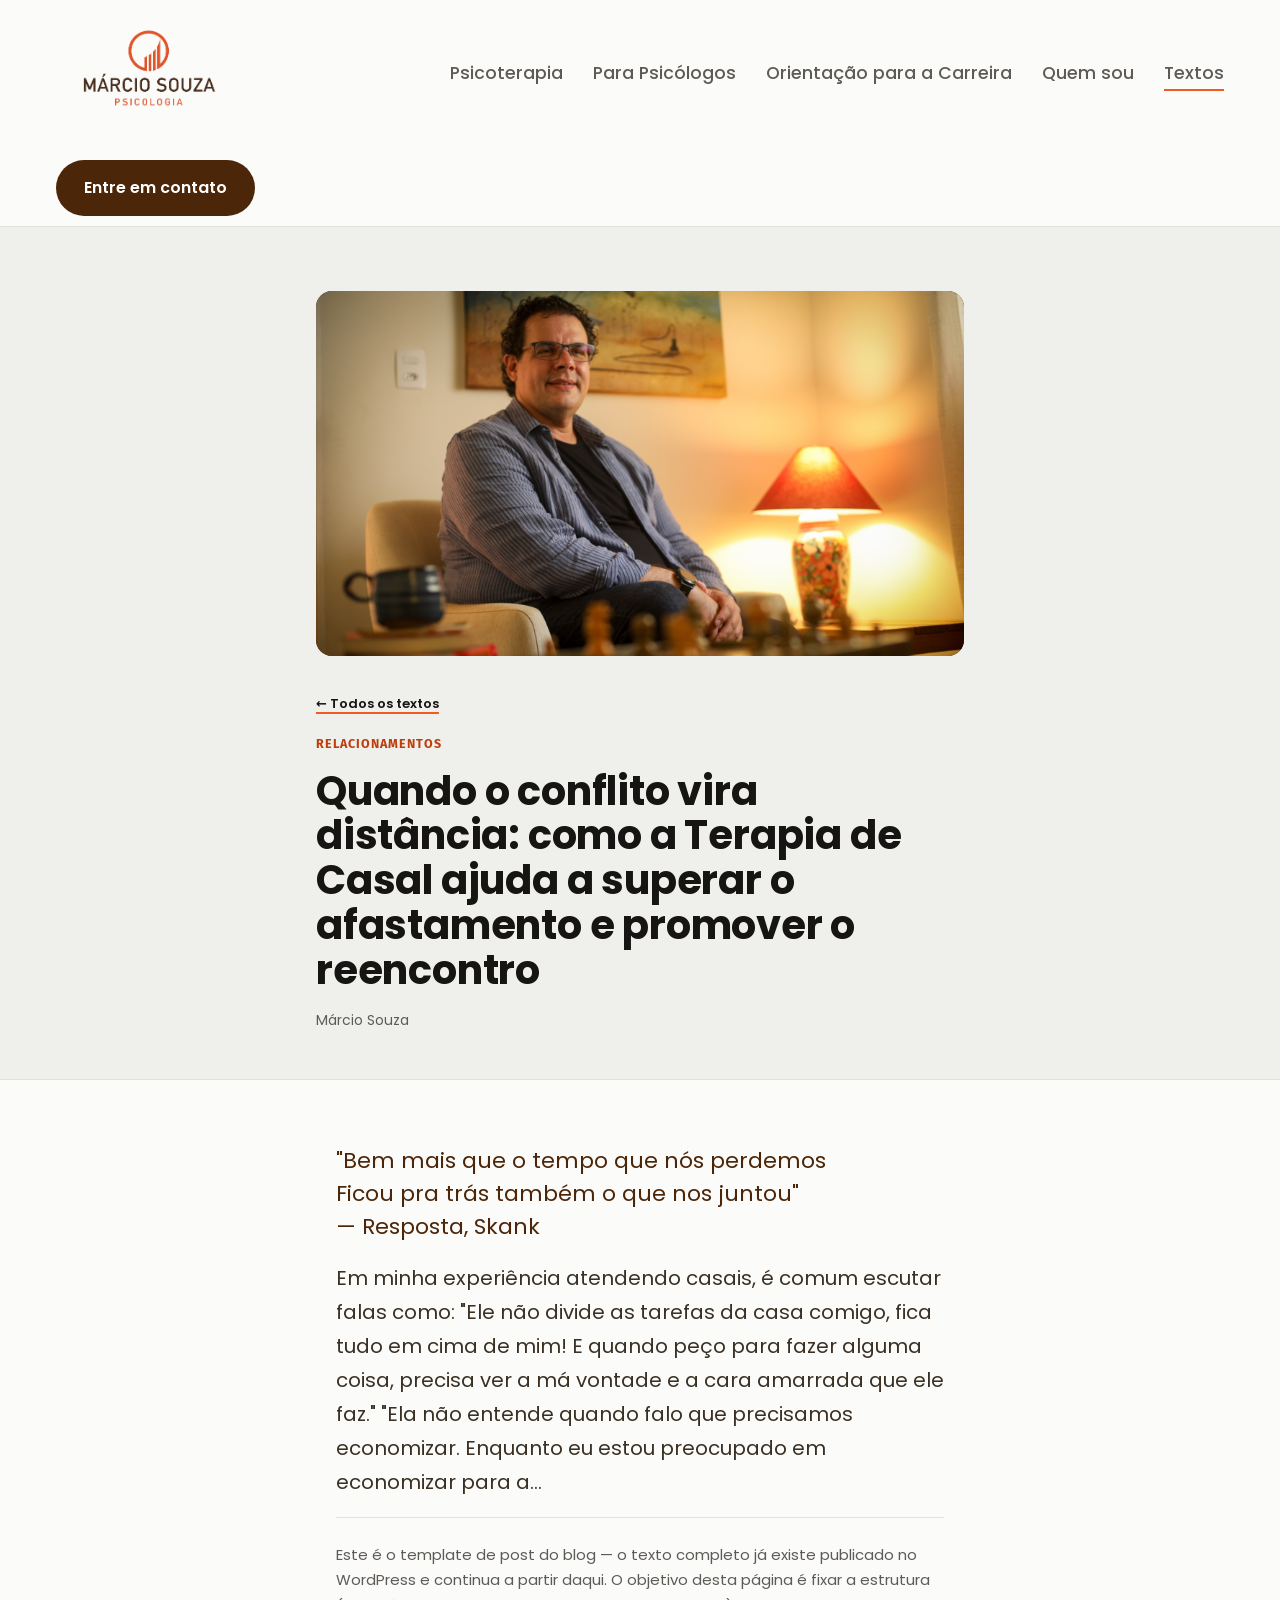
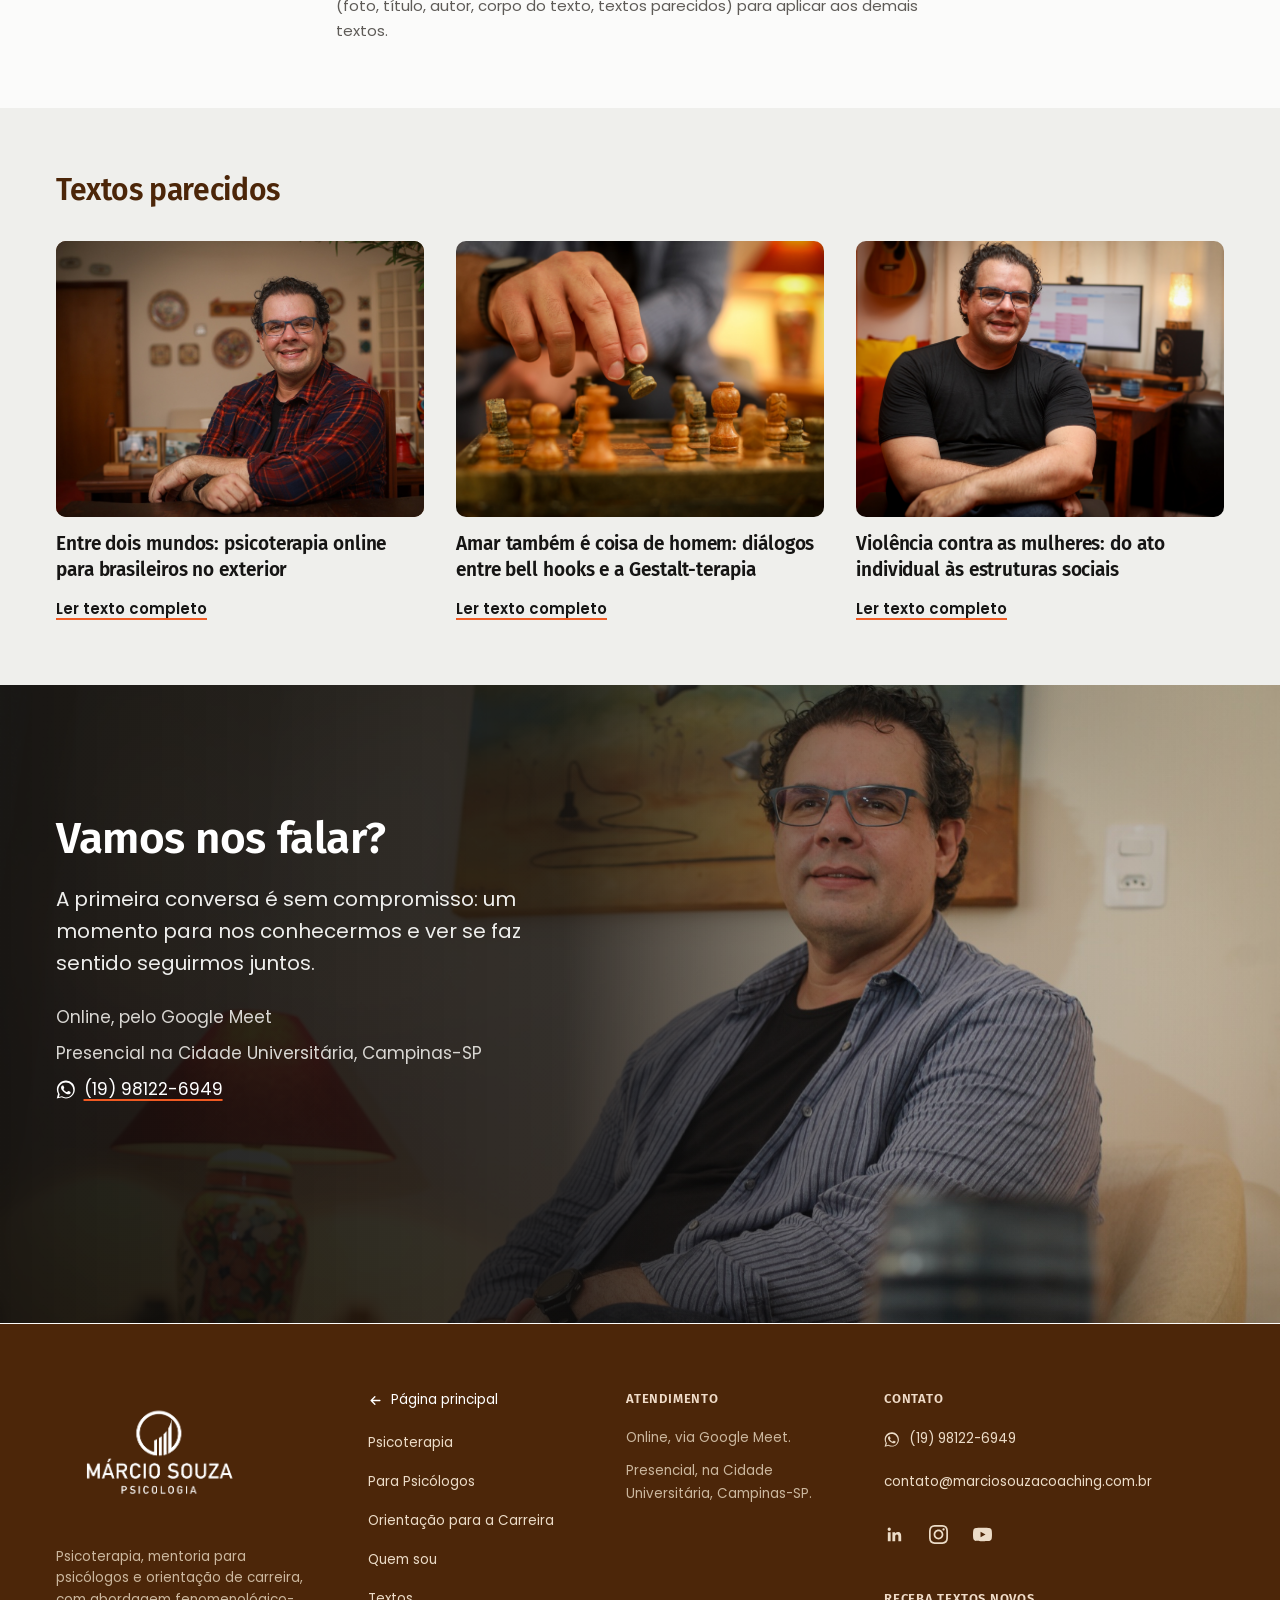
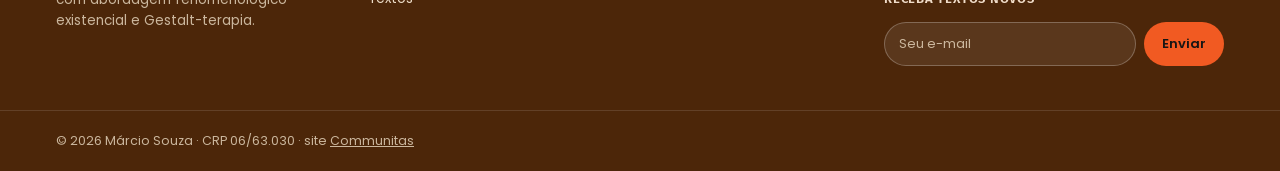
==== commit d9688d43: "Revisão técnica: foco, contraste, toque, hero no celular, fontes e movimento à prova de falha Co-Aut" ====
--- a/blog-post.html
+++ b/blog-post.html
@@ -6,7 +6,11 @@
 <meta name="robots" content="noindex, nofollow"><!-- PRE-PRODUCAO: remover esta linha ao publicar no domínio do cliente -->
 <title>Quando o conflito vira distância — Márcio Souza</title>
 <meta name="description" content="Quando o conflito vira distância: reflexão de Márcio Souza sobre a vida de casal e sobre o que a psicoterapia pode oferecer.">
-<link rel="stylesheet" href="assets/styles.css?v=29">
+<link rel="preconnect" href="https://fonts.googleapis.com">
+<link rel="preconnect" href="https://fonts.gstatic.com" crossorigin>
+<link rel="stylesheet" href="https://fonts.googleapis.com/css2?family=Poppins:wght@400;500;600;700&family=Fira+Sans:wght@400;500;600;700&display=swap">
+<link rel="icon" href="assets/logo.svg" type="image/svg+xml">
+<link rel="stylesheet" href="assets/styles.css?v=31">
 </head>
 <body>
 <a class="pular" href="#conteudo">Pular para o conteúdo</a>
@@ -30,7 +34,7 @@
           <a href="mentoria-supervisao.html">Para Psicólogos</a>
           <a href="orientacao-carreira.html">Orientação para a Carreira</a>
           <a href="quem-sou.html">Quem sou</a>
-          <a href="blog.html">Textos</a>
+          <a href="blog.html" class="ativo" aria-current="page">Textos</a>
           <a href="contato.html">Entre em contato</a>
         </div>
       </details>
@@ -131,7 +135,7 @@
       </div>
       <div class="footer-news">
         <h4>Receba textos novos</h4>
-        <form class="footer-form" action="https://us7.list-manage.com/subscribe/post?u=84190ef0e45dcddff74565dfb&amp;id=258427ed92" method="post" target="_blank" novalidate>
+        <form class="footer-form" action="https://us7.list-manage.com/subscribe/post?u=84190ef0e45dcddff74565dfb&amp;id=258427ed92" method="post" target="_blank">
           <label for="newsletter-email" class="sr-only" style="position:absolute;width:1px;height:1px;overflow:hidden;clip:rect(0,0,0,0)">E-mail</label>
           <input id="newsletter-email" type="email" name="EMAIL" placeholder="Seu e-mail" required>
           <div aria-hidden="true" style="position:absolute;left:-5000px" tabindex="-1"><input type="text" name="b_84190ef0e45dcddff74565dfb_258427ed92" tabindex="-1" value=""></div>
--- a/assets/styles.css
+++ b/assets/styles.css
@@ -1,6 +1,5 @@
 /* Márcio Souza — Psicologia · design tokens + componentes */
 
-@import url('https://fonts.googleapis.com/css2?family=Poppins:wght@400;500;600;700;800&family=Fira+Sans:wght@400;500;600;700&display=swap');
 
 :root{
   --marrom:#4C2609;
@@ -203,7 +202,7 @@
 .footer-col ul{list-style:none;margin:0;padding:0;display:flex;flex-direction:column;gap:11px}
 .footer-col ul:not(:has(a)) li{font-size:13.5px;color:#cbb79e}
 .footer-col ul a{font-size:13.5px;color:#ecdcc8}
-.footer-col ul a:hover{color:var(--laranja)}
+.footer-col ul a:hover{color:#FF8A5C}
 .footer-newsletter{display:flex;align-items:center;gap:20px;flex-wrap:wrap;padding-block:26px;border-top:1px solid rgba(255,255,255,.12)}
 .footer-newsletter h4{font-family:var(--font-destaque);font-weight:600;font-size:13px;color:#f0dcc9;text-transform:uppercase;letter-spacing:0.06em;white-space:nowrap}
 .footer-form{display:flex;gap:8px;flex:1;min-width:220px;max-width:420px}
@@ -213,7 +212,7 @@
 .footer-social{display:flex;gap:16px;align-items:center;margin-top:18px}
 .footer-social a{color:#ecdcc8;display:flex}
 .footer-social svg{width:19px;height:19px}
-.footer-social a:hover{color:var(--laranja)}
+.footer-social a:hover{color:#FF8A5C}
 .footer-bottom{display:flex;justify-content:space-between;align-items:center;flex-wrap:wrap;gap:12px;padding-block:20px;font-size:12.5px;color:#cbb79e;border-top:1px solid rgba(255,255,255,.12)}
 @media (max-width:760px){.footer-grid{grid-template-columns:1fr 1fr;gap:32px}}
 @media (max-width:480px){.footer-grid{grid-template-columns:1fr}}
@@ -405,7 +404,7 @@
 .nav-mobile-panel{position:absolute;right:0;top:calc(100% + 10px);z-index:40;min-width:260px;background:var(--marrom);border-radius:16px;padding:10px;display:flex;flex-direction:column;box-shadow:0 18px 40px rgba(20,10,4,.35)}
 .nav-mobile-panel a{color:#fff;font-size:17px;font-weight:500;padding:13px 14px;border-radius:10px}
 .nav-mobile-panel a:hover{background:rgba(255,255,255,.08)}
-.nav-mobile-panel a:last-child{color:var(--laranja)}
+.nav-mobile-panel a:last-child{color:var(--laranja-claro,#FF8A5C)}
 @media (max-width:1260px){.nav-links{display:none}.nav-mobile{display:block}}
 @media (max-width:560px){
   .nav .btn.marrom{display:none}
@@ -533,7 +532,7 @@
 .pular:focus{top:16px}
 
 /* ajustes pós-revisão: texto laranja legível, campos visíveis, voltar ao início */
-:root{--laranja-texto:#C7420F;--laranja-claro:#FF8A5C}
+:root{--laranja-texto:#BE3D0C;--laranja-claro:#FF8A5C}
 .eyebrow,.valor-num,.curriculo-grid h3,.contact-info-list .rotulo{color:var(--laranja-texto) !important}
 .page-header.dark .eyebrow,.servicos .eyebrow,.contact-info.contact-card .rotulo{color:var(--laranja-claro) !important}
 .form-contato input,.form-contato textarea{border-color:#8a8579}
@@ -610,6 +609,31 @@
 
 /* Contato: foto na mesma altura dos cartões e coluna mais larga */
 @media (min-width:981px){
-  .contact-grid.com-foto{grid-template-columns:0.95fr 1.2fr 1.2fr;align-items:stretch}
+  .contact-grid.com-foto{align-items:stretch}
   .contact-foto{min-height:0}
 }
+
+/* Contato: foto e formas de atendimento num só bloco */
+.contato-cartao{display:grid;grid-template-columns:0.8fr 1fr;background:var(--marrom);border-radius:18px;overflow:hidden;min-width:0}
+.contato-cartao .contact-foto{border-radius:0;min-height:0;position:relative}
+.contato-cartao .contact-info.contact-card{border-radius:0;background:transparent}
+@media (min-width:981px){.contact-grid.com-foto{grid-template-columns:1.45fr 1fr}}
+@media (max-width:980px){.contato-cartao{grid-template-columns:1fr}.contato-cartao .contact-foto{min-height:300px}}
+
+/* revisão técnica: foco, tarja legível, alvos de toque, movimento reduzido */
+.form-contato input:focus-visible,.form-contato textarea:focus-visible{outline:2px solid var(--laranja-btn);outline-offset:2px}
+.js .hl:not(.is-in){color:inherit}
+.js .hl{transition:background-size .8s var(--ease-in-out) .15s,color .3s ease .45s}
+.nav-mobile-panel a.ativo{background:rgba(255,255,255,.1)}
+.footer-social{gap:0}
+.footer-social a{width:44px;height:44px;align-items:center;justify-content:center}
+.footer-social a:first-child{margin-left:-12px}
+.contact-social-icons a{min-width:44px;min-height:44px;display:inline-flex;align-items:center;justify-content:center}
+.footer-form button{min-height:44px}
+.footer-form input{min-height:44px}
+.blog-card .link{margin-top:auto}
+@media (max-width:560px){.hero > img{object-position:68% 30% !important}}
+@media (prefers-reduced-motion:reduce){
+  html{scroll-behavior:auto}
+  .nav-mobile summary:active,.footer-form button:active,.footer-col ul a.voltar:hover svg{transform:none}
+}
